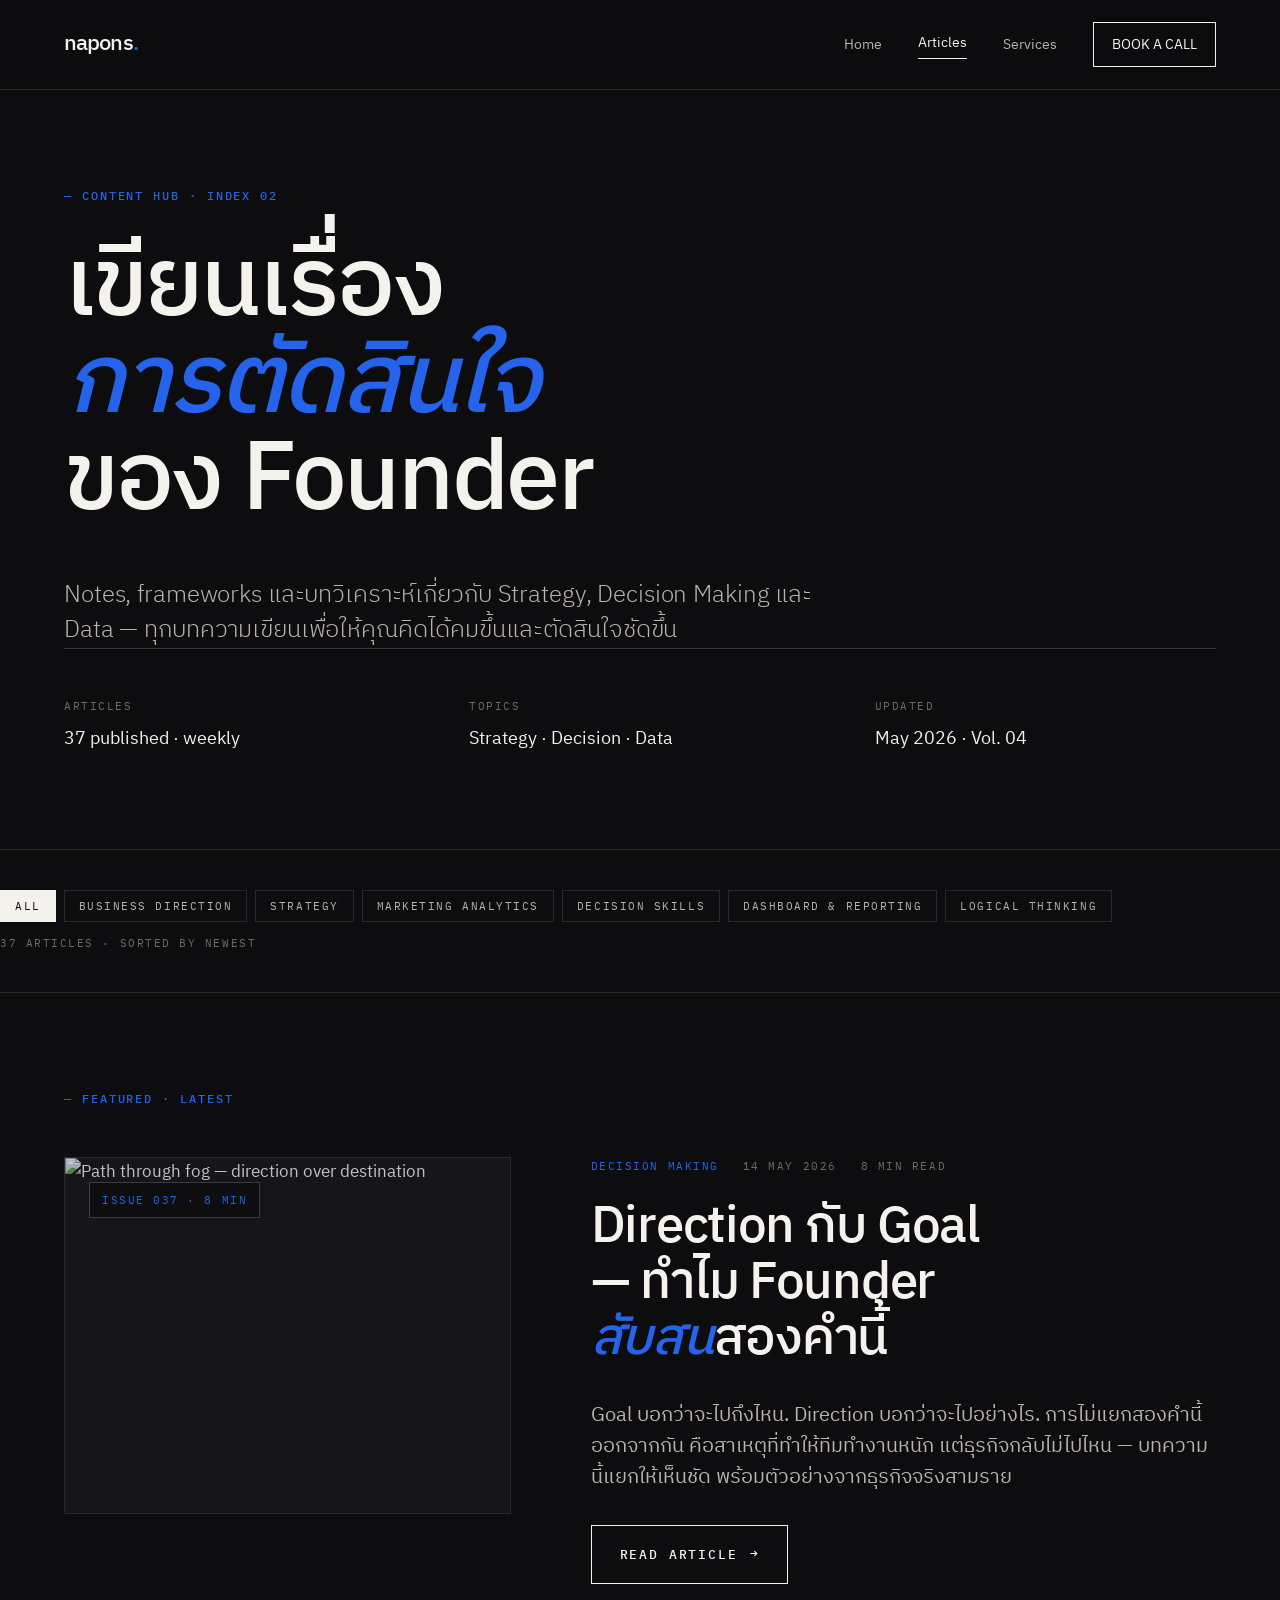
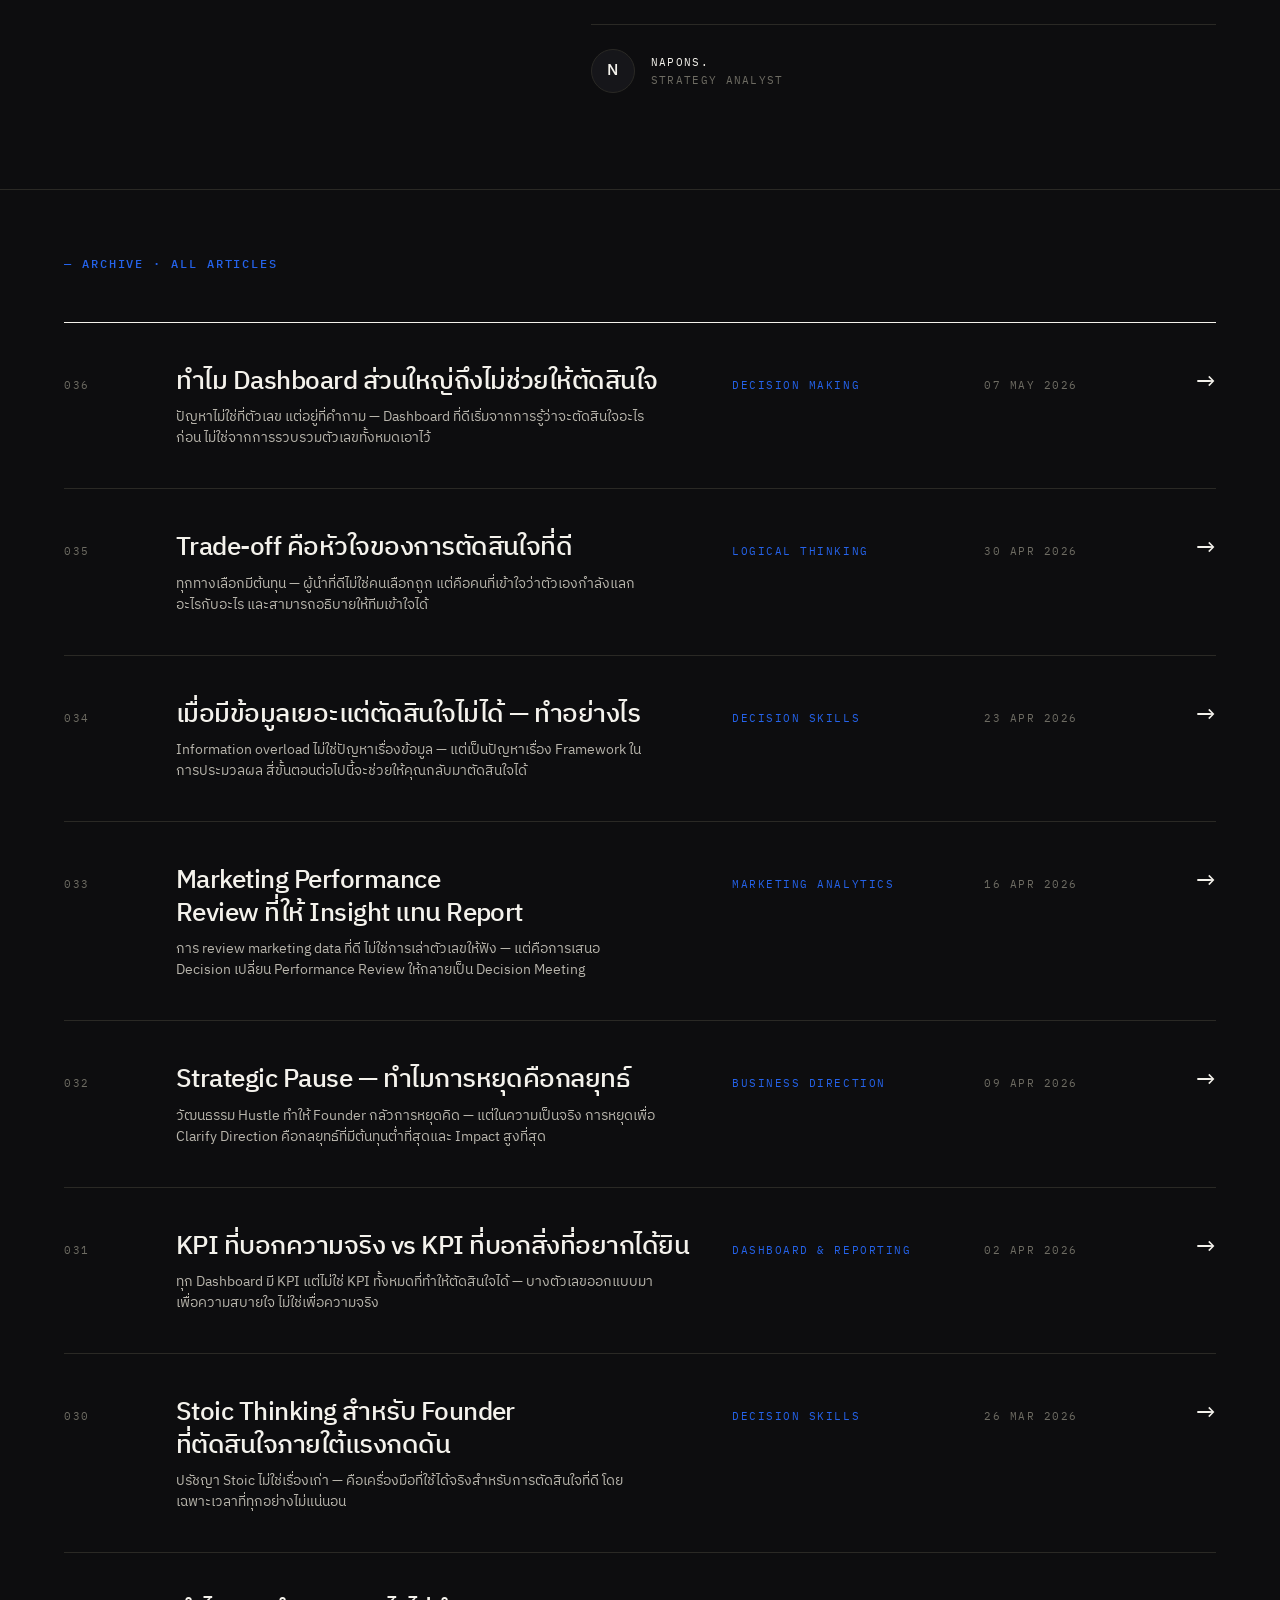
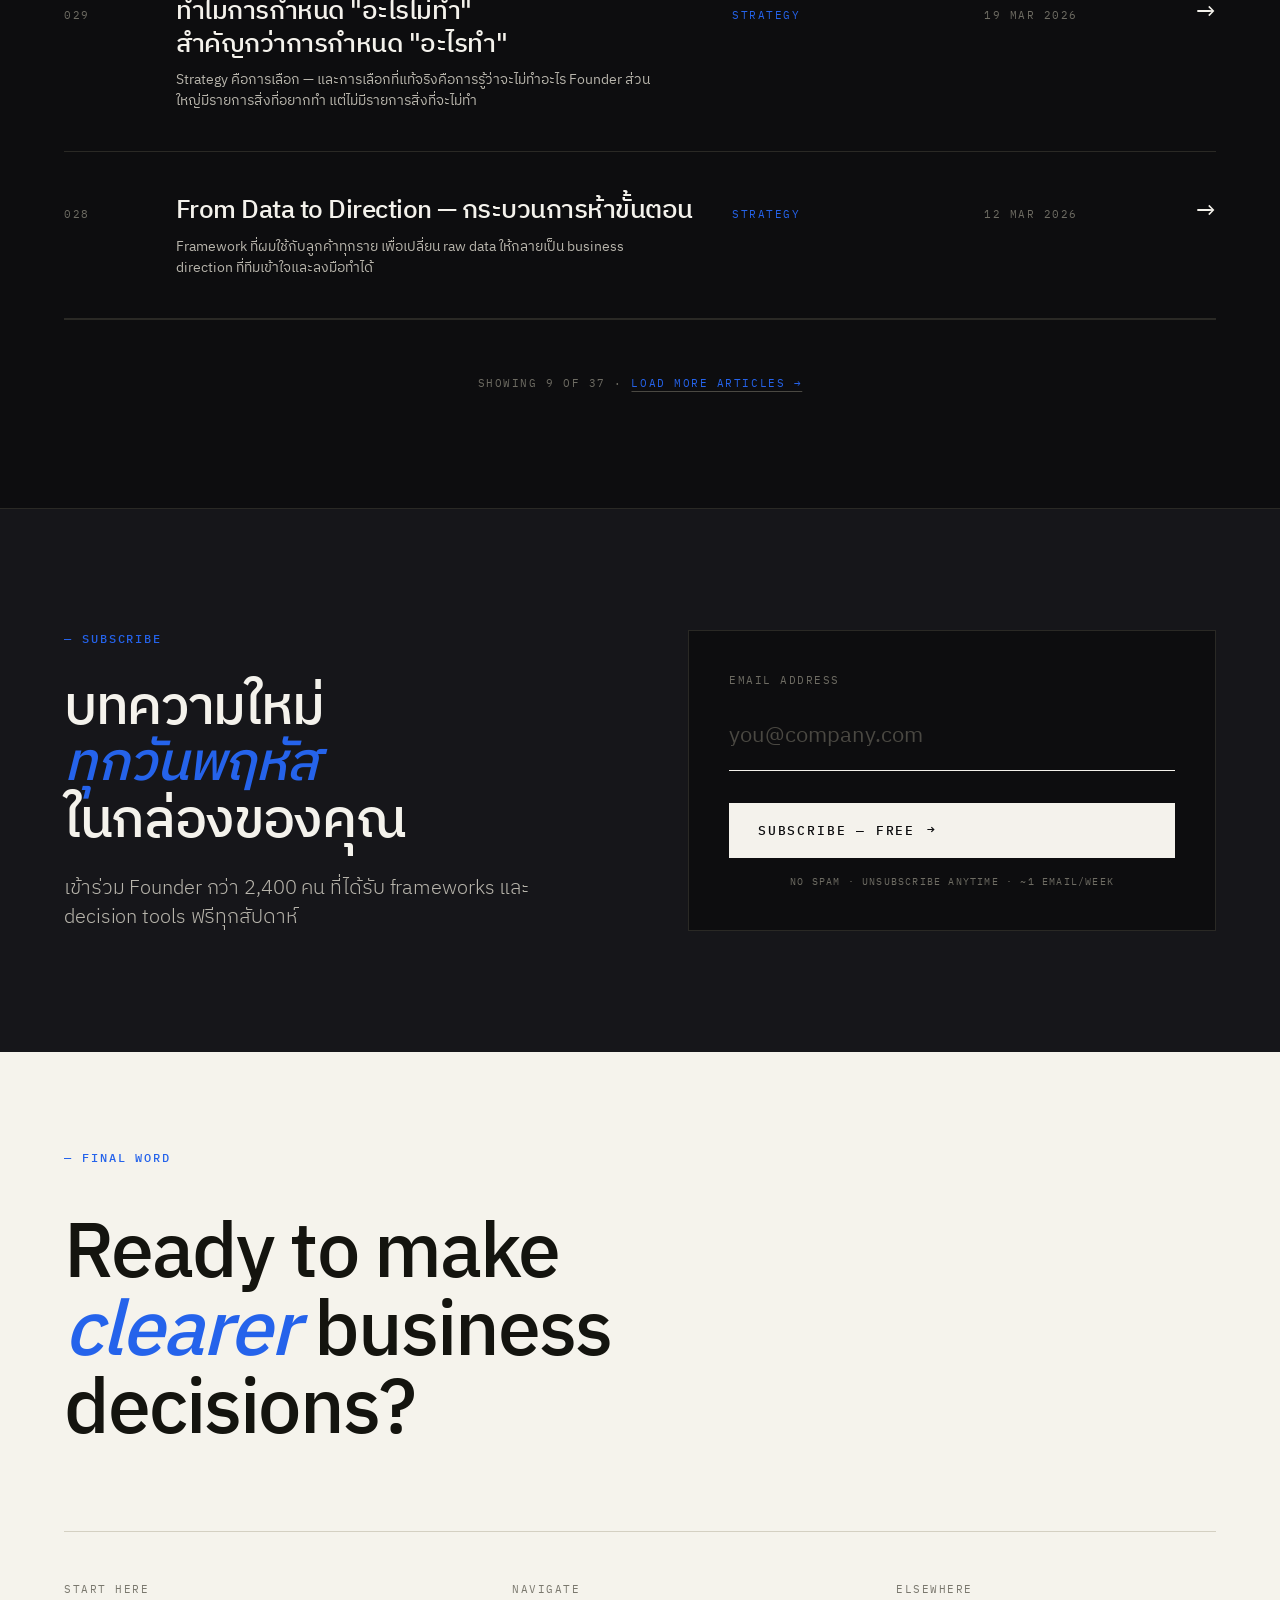
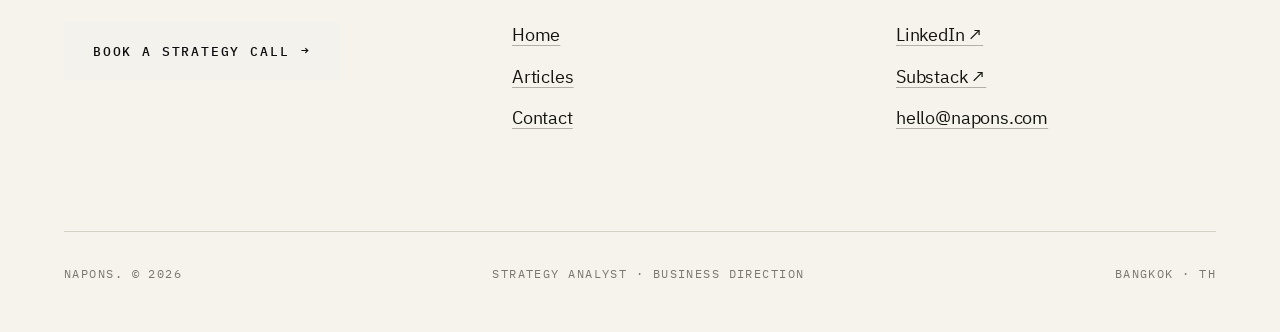
==== articles.html @ f8c9f2d9 "Launch new premium design + full SEO optimization - Replace old design with new napons. consultancy " ====
<!doctype html>
<html lang="th">
<head>
<meta charset="utf-8" />
<meta name="viewport" content="width=device-width,initial-scale=1" />
<title>บทความ Strategy, Data & Dashboard | napons.</title>
<meta name="description" content="รวมบทความเรื่อง Business Strategy, Decision Making, Dashboard Design และ Logical Thinking เขียนเพื่อให้ Founder ตัดสินใจได้ดีขึ้น"/>
<link rel="canonical" href="https://napons.com/articles.html"/>
<meta property="og:type" content="website"/>
<meta property="og:url" content="https://napons.com/articles.html"/>
<meta property="og:title" content="บทความ Strategy, Data & Dashboard | napons."/>
<meta property="og:description" content="รวมบทความเรื่อง Business Strategy, Decision Making, Dashboard Design และ Logical Thinking"/>
<meta property="og:image" content="https://napons.com/portrait.png"/>
<meta name="twitter:card" content="summary_large_image"/>
<!-- Google Tag Manager -->
<script>(function(w,d,s,l,i){w[l]=w[l]||[];w[l].push({'gtm.start':
new Date().getTime(),event:'gtm.js'});var f=d.getElementsByTagName(s)[0],
j=d.createElement(s),dl=l!='dataLayer'?'&l='+l:'';j.async=true;j.src=
'https://www.googletagmanager.com/gtm.js?id='+i+dl;f.parentNode.insertBefore(j,f);
})(window,document,'script','dataLayer','GTM-N7RW4TRZ');</script>
<!-- End Google Tag Manager -->
<link rel="preconnect" href="https://fonts.googleapis.com" />
<link rel="preconnect" href="https://fonts.gstatic.com" crossorigin />
<link href="https://fonts.googleapis.com/css2?family=IBM+Plex+Sans+Thai:ital,wght@0,300;0,400;0,500;0,600;0,700;1,400;1,500;1,600&family=IBM+Plex+Mono:wght@400;500&display=swap" rel="stylesheet" />
<link rel="stylesheet" href="styles.css" />
<style>
  /* Header */
  .a-header {
    position: relative;
    overflow: hidden;
    padding-top: calc(96px * var(--density));
    padding-bottom: calc(96px * var(--density));
    border-bottom: 1px solid var(--rule);
  }
  .a-header-bg {
    position: absolute;
    top: 0; left: 0; right: 0; bottom: 0;
    overflow: hidden;
    z-index: 0;
  }
  .a-header-bg img {
    width: 100%;
    height: 100%;
    object-fit: cover;
    display: block;
    filter: brightness(0.55) contrast(1.12) saturate(0.55);
  }
  .a-header-bg::after {
    content: '';
    position: absolute;
    inset: 0;
    background:
      radial-gradient(110% 80% at 20% 50%, rgba(13,13,15,0.2) 0%, rgba(13,13,15,0.5) 55%, rgba(13,13,15,0.78) 100%),
      linear-gradient(180deg, rgba(13,13,15,0.4) 0%, rgba(13,13,15,0.25) 45%, rgba(13,13,15,0.72) 100%);
  }
  .a-header > .wrap {
    position: relative;
    z-index: 1;
  }
  .a-header h1 {
    font-size: clamp(56px, 7.6vw, 120px);
    line-height: 1;
    letter-spacing: -0.025em;
    margin-bottom: 48px;
  }
  .a-header h1 em { color: var(--accent); font-style: italic; }
  .a-header-meta {
    display: grid;
    grid-template-columns: 1fr 1fr 1fr;
    gap: 64px;
    padding-top: 48px;
    border-top: 1px solid var(--rule);
  }
  .a-meta-block .label {
    font-family: var(--mono);
    font-size: 11px;
    letter-spacing: 0.14em;
    text-transform: uppercase;
    color: var(--muted);
    margin-bottom: 12px;
  }
  .a-meta-block .value {
    font-family: var(--serif);
    font-size: 18px;
    color: var(--ink);
    line-height: 1.4;
  }

  /* Filters */
  .filters {
    padding: 40px 0;
    border-bottom: 1px solid var(--rule);
    display: flex;
    flex-wrap: wrap;
    gap: 12px;
    align-items: center;
    justify-content: space-between;
  }
  .filter-list {
    display: flex;
    flex-wrap: wrap;
    gap: 8px;
  }
  .filter-chip {
    font-family: var(--mono);
    font-size: 11px;
    text-transform: uppercase;
    letter-spacing: 0.14em;
    padding: 8px 14px;
    border: 1px solid var(--rule);
    color: var(--ink-2);
    background: transparent;
    cursor: pointer;
    transition: all 0.15s ease;
  }
  .filter-chip:hover { border-color: var(--ink); }
  .filter-chip.active { background: var(--ink); color: var(--bg); border-color: var(--ink); }
  .filter-meta {
    font-family: var(--mono);
    font-size: 11px;
    text-transform: uppercase;
    letter-spacing: 0.14em;
    color: var(--muted);
  }

  /* Featured */
  .featured {
    padding: calc(96px * var(--density)) 0;
    border-bottom: 1px solid var(--rule);
  }
  .featured-inner {
    display: grid;
    grid-template-columns: 1fr 1.4fr;
    gap: 80px;
    align-items: start;
  }
  .featured-visual {
    aspect-ratio: 5/4;
    border: 1px solid var(--rule);
    background: var(--bg-warm);
    position: relative;
    overflow: hidden;
  }
  .featured-visual img {
    width: 100%;
    height: 100%;
    object-fit: cover;
    display: block;
    filter: brightness(0.78) contrast(1.08) saturate(0.7);
  }
  .featured-tag {
    position: absolute;
    top: 24px; left: 24px;
    font-family: var(--mono);
    font-size: 11px;
    letter-spacing: 0.14em;
    text-transform: uppercase;
    background: rgba(13,13,15,0.78);
    backdrop-filter: blur(8px);
    color: var(--accent);
    padding: 8px 12px;
    border: 1px solid rgba(244,242,236,0.2);
    z-index: 2;
  }
  .featured-body .f-meta {
    font-family: var(--mono);
    font-size: 11px;
    text-transform: uppercase;
    letter-spacing: 0.14em;
    color: var(--muted);
    margin-bottom: 24px;
    display: flex;
    gap: 24px;
  }
  .featured-body .f-meta .cat { color: var(--accent); }
  .featured-body h2 {
    font-size: clamp(36px, 4vw, 60px);
    line-height: 1.1;
    margin-bottom: 32px;
  }
  .featured-body h2 em { color: var(--accent); font-style: italic; }
  .featured-body p.summary {
    font-family: var(--serif);
    font-size: 20px;
    line-height: 1.55;
    color: var(--ink-2);
    margin-bottom: 32px;
    max-width: 56ch;
  }
  .featured-author {
    margin-top: 40px;
    padding-top: 24px;
    border-top: 1px solid var(--rule);
    display: flex;
    align-items: center;
    gap: 16px;
  }
  .featured-author .avatar {
    width: 44px; height: 44px;
    background: var(--bg-warm);
    border: 1px solid var(--rule);
    border-radius: 50%;
    display: flex;
    align-items: center;
    justify-content: center;
    font-family: var(--serif);
    font-size: 16px;
    color: var(--ink);
    font-weight: 500;
  }
  .featured-author .auth-meta {
    font-family: var(--mono);
    font-size: 11px;
    letter-spacing: 0.12em;
    text-transform: uppercase;
    color: var(--muted);
  }
  .featured-author .auth-meta .name { color: var(--ink); }

  /* Article list */
  .articles-list {
    padding: calc(64px * var(--density)) 0;
  }
  .article-row {
    display: grid;
    grid-template-columns: 80px 1fr 220px 120px 80px;
    gap: 32px;
    padding: 40px 0;
    border-bottom: 1px solid var(--rule);
    align-items: baseline;
    text-decoration: none;
    color: var(--ink);
    transition: background 0.15s ease;
  }
  .article-row:hover { background: var(--bg-warm); }
  .article-row:first-of-type { border-top: 1px solid var(--ink); }
  .article-row .a-idx {
    font-family: var(--mono);
    font-size: 11px;
    letter-spacing: 0.14em;
    color: var(--muted);
  }
  .article-row .a-title h3 {
    font-family: var(--serif);
    font-size: 26px;
    line-height: 1.25;
    font-weight: 500;
    margin-bottom: 8px;
  }
  .article-row .a-title p {
    font-size: 14px;
    color: var(--ink-2);
    line-height: 1.5;
    max-width: 60ch;
  }
  .article-row .a-cat {
    font-family: var(--mono);
    font-size: 11px;
    text-transform: uppercase;
    letter-spacing: 0.14em;
    color: var(--accent);
  }
  .article-row .a-date {
    font-family: var(--mono);
    font-size: 11px;
    text-transform: uppercase;
    letter-spacing: 0.14em;
    color: var(--muted);
  }
  .article-row .a-arrow {
    font-family: var(--serif);
    font-size: 24px;
    color: var(--ink);
    text-align: right;
    transition: transform 0.2s ease;
  }
  .article-row:hover .a-arrow {
    color: var(--accent);
    transform: translateX(6px);
  }

  /* Newsletter */
  .newsletter {
    background: var(--bg-warm);
    padding: calc(120px * var(--density)) 0;
    border-top: 1px solid var(--rule);
  }
  .newsletter-inner {
    display: grid;
    grid-template-columns: 1fr 1fr;
    gap: 96px;
    align-items: center;
  }
  .newsletter h2 {
    font-size: clamp(36px, 4.2vw, 64px);
    line-height: 1.05;
    margin-bottom: 24px;
  }
  .newsletter h2 em { color: var(--accent); font-style: italic; }
  .newsletter .lead { font-size: 20px; }
  .newsletter-form {
    background: var(--bg);
    border: 1px solid var(--rule);
    padding: 40px;
  }
  .newsletter-form .form-label {
    font-family: var(--mono);
    font-size: 11px;
    letter-spacing: 0.14em;
    text-transform: uppercase;
    color: var(--muted);
    margin-bottom: 12px;
    display: block;
  }
  .newsletter-form input {
    width: 100%;
    padding: 16px 0;
    border: none;
    border-bottom: 1px solid var(--ink);
    background: transparent;
    font-family: var(--serif);
    font-size: 22px;
    color: var(--ink);
    outline: none;
  }
  .newsletter-form input::placeholder { color: var(--warm-gray); }
  .newsletter-form button {
    margin-top: 32px;
    width: 100%;
  }
  .newsletter-form .form-note {
    margin-top: 16px;
    font-family: var(--mono);
    font-size: 10px;
    letter-spacing: 0.12em;
    text-transform: uppercase;
    color: var(--muted);
    text-align: center;
  }

  @media (max-width: 900px) {
    :root { --gutter: 24px; }
    .a-header-meta { grid-template-columns: 1fr; gap: 24px; }
    .featured-inner { grid-template-columns: 1fr; gap: 32px; }
    .featured-visual .glyph { font-size: 100px; }
    .article-row { grid-template-columns: 1fr; gap: 8px; padding: 32px 0; }
    .article-row .a-idx, .article-row .a-cat, .article-row .a-date, .article-row .a-arrow { display: inline-block; }
    .newsletter-inner { grid-template-columns: 1fr; gap: 48px; }
  }
</style>
</head>
<body>

<nav class="nav" data-screen-label="01 Nav">
  <div class="nav-inner">
    <a href="index.html" class="brand">napons<span class="dot">.</span></a>
    <div class="nav-links">
      <a href="index.html">Home</a>
      <a href="articles.html" class="active">Articles</a>
      <a href="index.html#services">Services</a>
      <a href="contact.html" class="nav-cta">Book a Call</a>
    </div>
  </div>
</nav>

<!-- HEADER -->
<section class="a-header" data-screen-label="02 Header">
  <div class="a-header-bg">
    <img src="https://images.unsplash.com/photo-1455390582262-044cdead277a?w=2400&amp;q=85&amp;fm=jpg" alt="" loading="eager" onerror="this.style.display='none'" />
  </div>
  <div class="wrap">
    <span class="eyebrow" style="display: block; margin-bottom: 32px;">— Content Hub · Index 02</span>
    <h1>เขียนเรื่อง<br /><em>การตัดสินใจ</em><br />ของ Founder</h1>
    <p class="lead" style="max-width: 56ch; margin-top: 24px;">
      Notes, frameworks และบทวิเคราะห์เกี่ยวกับ Strategy, Decision Making
      และ Data — ทุกบทความเขียนเพื่อให้คุณคิดได้คมขึ้นและตัดสินใจชัดขึ้น
    </p>

    <div class="a-header-meta" style="border-top-color: rgba(244,242,236,0.18);">
      <div class="a-meta-block">
        <div class="label">Articles</div>
        <div class="value">37 published · weekly</div>
      </div>
      <div class="a-meta-block">
        <div class="label">Topics</div>
        <div class="value">Strategy · Decision · Data</div>
      </div>
      <div class="a-meta-block">
        <div class="label">Updated</div>
        <div class="value">May 2026 · Vol. 04</div>
      </div>
    </div>
  </div>
</section>

<!-- FILTERS -->
<section style="padding: 0;" data-screen-label="03 Filters">
  <div class="wrap filters">
    <div class="filter-list">
      <button class="filter-chip active">All</button>
      <button class="filter-chip">Business Direction</button>
      <button class="filter-chip">Strategy</button>
      <button class="filter-chip">Marketing Analytics</button>
      <button class="filter-chip">Decision Skills</button>
      <button class="filter-chip">Dashboard &amp; Reporting</button>
      <button class="filter-chip">Logical Thinking</button>
    </div>
    <div class="filter-meta">37 articles · Sorted by newest</div>
  </div>
</section>

<!-- FEATURED -->
<section class="featured" data-screen-label="04 Featured">
  <div class="wrap">
    <span class="eyebrow" style="display: block; margin-bottom: 48px;">— Featured · Latest</span>
    <div class="featured-inner">
      <div class="featured-visual">
        <span class="featured-tag">Issue 037 · 8 min</span>
        <img src="https://images.unsplash.com/photo-1488521787991-ed7bbaae773c?w=1200&amp;h=960&amp;fit=crop&amp;q=85&amp;fm=jpg" alt="Path through fog — direction over destination" loading="lazy" />
      </div>
      <div class="featured-body">
        <div class="f-meta">
          <span class="cat">Decision Making</span>
          <span>14 May 2026</span>
          <span>8 min read</span>
        </div>
        <h2>Direction กับ Goal — ทำไม Founder<br /><em>สับสน</em>สองคำนี้</h2>
        <p class="summary">
          Goal บอกว่าจะไปถึงไหน. Direction บอกว่าจะไปอย่างไร.
          การไม่แยกสองคำนี้ออกจากกัน คือสาเหตุที่ทำให้ทีมทำงานหนัก
          แต่ธุรกิจกลับไม่ไปไหน — บทความนี้แยกให้เห็นชัด
          พร้อมตัวอย่างจากธุรกิจจริงสามราย
        </p>
        <a href="#" class="btn btn-ghost">Read Article <span class="arrow">→</span></a>

        <div class="featured-author">
          <div class="avatar">N</div>
          <div class="auth-meta">
            <div class="name">napons.</div>
            <div>Strategy Analyst</div>
          </div>
        </div>
      </div>
    </div>
  </div>
</section>

<!-- ARTICLE LIST -->
<section class="articles-list" data-screen-label="05 Article List">
  <div class="wrap">
    <span class="eyebrow" style="display: block; margin-bottom: 48px;">— Archive · All Articles</span>

    <a href="#" class="article-row">
      <div class="a-idx">036</div>
      <div class="a-title">
        <h3>ทำไม Dashboard ส่วนใหญ่ถึงไม่ช่วยให้ตัดสินใจ</h3>
        <p>ปัญหาไม่ใช่ที่ตัวเลข แต่อยู่ที่คำถาม — Dashboard ที่ดีเริ่มจากการรู้ว่าจะตัดสินใจอะไรก่อน ไม่ใช่จากการรวบรวมตัวเลขทั้งหมดเอาไว้</p>
      </div>
      <div class="a-cat">Decision Making</div>
      <div class="a-date">07 May 2026</div>
      <div class="a-arrow">→</div>
    </a>

    <a href="#" class="article-row">
      <div class="a-idx">035</div>
      <div class="a-title">
        <h3>Trade-off คือหัวใจของการตัดสินใจที่ดี</h3>
        <p>ทุกทางเลือกมีต้นทุน — ผู้นำที่ดีไม่ใช่คนเลือกถูก แต่คือคนที่เข้าใจว่าตัวเองกำลังแลกอะไรกับอะไร และสามารถอธิบายให้ทีมเข้าใจได้</p>
      </div>
      <div class="a-cat">Logical Thinking</div>
      <div class="a-date">30 Apr 2026</div>
      <div class="a-arrow">→</div>
    </a>

    <a href="#" class="article-row">
      <div class="a-idx">034</div>
      <div class="a-title">
        <h3>เมื่อมีข้อมูลเยอะแต่ตัดสินใจไม่ได้ — ทำอย่างไร</h3>
        <p>Information overload ไม่ใช่ปัญหาเรื่องข้อมูล — แต่เป็นปัญหาเรื่อง Framework ในการประมวลผล สี่ขั้นตอนต่อไปนี้จะช่วยให้คุณกลับมาตัดสินใจได้</p>
      </div>
      <div class="a-cat">Decision Skills</div>
      <div class="a-date">23 Apr 2026</div>
      <div class="a-arrow">→</div>
    </a>

    <a href="#" class="article-row">
      <div class="a-idx">033</div>
      <div class="a-title">
        <h3>Marketing Performance Review ที่ให้ Insight แทน Report</h3>
        <p>การ review marketing data ที่ดี ไม่ใช่การเล่าตัวเลขให้ฟัง — แต่คือการเสนอ Decision เปลี่ยน Performance Review ให้กลายเป็น Decision Meeting</p>
      </div>
      <div class="a-cat">Marketing Analytics</div>
      <div class="a-date">16 Apr 2026</div>
      <div class="a-arrow">→</div>
    </a>

    <a href="#" class="article-row">
      <div class="a-idx">032</div>
      <div class="a-title">
        <h3>Strategic Pause — ทำไมการหยุดคือกลยุทธ์</h3>
        <p>วัฒนธรรม Hustle ทำให้ Founder กลัวการหยุดคิด — แต่ในความเป็นจริง การหยุดเพื่อ Clarify Direction คือกลยุทธ์ที่มีต้นทุนต่ำที่สุดและ Impact สูงที่สุด</p>
      </div>
      <div class="a-cat">Business Direction</div>
      <div class="a-date">09 Apr 2026</div>
      <div class="a-arrow">→</div>
    </a>

    <a href="#" class="article-row">
      <div class="a-idx">031</div>
      <div class="a-title">
        <h3>KPI ที่บอกความจริง vs KPI ที่บอกสิ่งที่อยากได้ยิน</h3>
        <p>ทุก Dashboard มี KPI แต่ไม่ใช่ KPI ทั้งหมดที่ทำให้ตัดสินใจได้ — บางตัวเลขออกแบบมาเพื่อความสบายใจ ไม่ใช่เพื่อความจริง</p>
      </div>
      <div class="a-cat">Dashboard &amp; Reporting</div>
      <div class="a-date">02 Apr 2026</div>
      <div class="a-arrow">→</div>
    </a>

    <a href="#" class="article-row">
      <div class="a-idx">030</div>
      <div class="a-title">
        <h3>Stoic Thinking สำหรับ Founder ที่ตัดสินใจภายใต้แรงกดดัน</h3>
        <p>ปรัชญา Stoic ไม่ใช่เรื่องเก่า — คือเครื่องมือที่ใช้ได้จริงสำหรับการตัดสินใจที่ดี โดยเฉพาะเวลาที่ทุกอย่างไม่แน่นอน</p>
      </div>
      <div class="a-cat">Decision Skills</div>
      <div class="a-date">26 Mar 2026</div>
      <div class="a-arrow">→</div>
    </a>

    <a href="#" class="article-row">
      <div class="a-idx">029</div>
      <div class="a-title">
        <h3>ทำไมการกำหนด "อะไรไม่ทำ" สำคัญกว่าการกำหนด "อะไรทำ"</h3>
        <p>Strategy คือการเลือก — และการเลือกที่แท้จริงคือการรู้ว่าจะไม่ทำอะไร Founder ส่วนใหญ่มีรายการสิ่งที่อยากทำ แต่ไม่มีรายการสิ่งที่จะไม่ทำ</p>
      </div>
      <div class="a-cat">Strategy</div>
      <div class="a-date">19 Mar 2026</div>
      <div class="a-arrow">→</div>
    </a>

    <a href="#" class="article-row">
      <div class="a-idx">028</div>
      <div class="a-title">
        <h3>From Data to Direction — กระบวนการห้าขั้นตอน</h3>
        <p>Framework ที่ผมใช้กับลูกค้าทุกราย เพื่อเปลี่ยน raw data ให้กลายเป็น business direction ที่ทีมเข้าใจและลงมือทำได้</p>
      </div>
      <div class="a-cat">Strategy</div>
      <div class="a-date">12 Mar 2026</div>
      <div class="a-arrow">→</div>
    </a>

    <div style="text-align: center; padding: 48px 0; border-top: 1px solid var(--rule);">
      <span class="muted" style="font-family: var(--mono); font-size: 11px; text-transform: uppercase; letter-spacing: 0.14em;">Showing 9 of 37 · </span>
      <a href="#" style="font-family: var(--mono); font-size: 11px; text-transform: uppercase; letter-spacing: 0.14em; color: var(--accent);">Load more articles →</a>
    </div>
  </div>
</section>

<!-- NEWSLETTER -->
<section class="newsletter" data-screen-label="06 Newsletter">
  <div class="wrap">
    <div class="newsletter-inner">
      <div>
        <span class="eyebrow" style="display: block; margin-bottom: 32px;">— Subscribe</span>
        <h2>บทความใหม่<br /><em>ทุกวันพฤหัส</em><br />ในกล่องของคุณ</h2>
        <p class="lead">
          เข้าร่วม Founder กว่า 2,400 คน ที่ได้รับ
          frameworks และ decision tools ฟรีทุกสัปดาห์
        </p>
      </div>
      <form class="newsletter-form" onsubmit="event.preventDefault(); this.querySelector('button').textContent='Subscribed ✓';">
        <label class="form-label" for="email">Email Address</label>
        <input id="email" type="email" placeholder="you@company.com" required />
        <button type="submit" class="btn btn-primary">
          Subscribe — Free <span class="arrow">→</span>
        </button>
        <div class="form-note">No spam · Unsubscribe anytime · ~1 email/week</div>
      </form>
    </div>
  </div>
</section>

<!-- FOOTER -->
<footer class="foot" data-screen-label="07 Footer">
  <div class="wrap">
    <span class="eyebrow" style="color: var(--accent); display: block; margin-bottom: 48px;">— Final Word</span>
    <h2 style="max-width: 18ch;">
      Ready to make<br />
      <span style="font-style: italic; color: var(--accent);">clearer</span> business<br />
      decisions?
    </h2>

    <div style="margin-top: 80px; display: grid; grid-template-columns: 1.2fr 1fr 1fr; gap: 64px; padding-top: 48px; border-top: 1px solid var(--inv-rule);">
      <div>
        <div style="font-family: var(--mono); font-size: 11px; text-transform: uppercase; letter-spacing: 0.14em; color: var(--inv-muted); margin-bottom: 24px;">Start Here</div>
        <a href="contact.html" class="btn btn-primary">Book a Strategy Call <span class="arrow">→</span></a>
      </div>
      <div>
        <div style="font-family: var(--mono); font-size: 11px; text-transform: uppercase; letter-spacing: 0.14em; color: var(--inv-muted); margin-bottom: 24px;">Navigate</div>
        <ul style="list-style: none; display: flex; flex-direction: column; gap: 12px; font-family: var(--display); font-size: 18px; letter-spacing: -0.01em;">
          <li><a href="index.html">Home</a></li>
          <li><a href="articles.html">Articles</a></li>
          <li><a href="contact.html">Contact</a></li>
        </ul>
      </div>
      <div>
        <div style="font-family: var(--mono); font-size: 11px; text-transform: uppercase; letter-spacing: 0.14em; color: var(--inv-muted); margin-bottom: 24px;">Elsewhere</div>
        <ul style="list-style: none; display: flex; flex-direction: column; gap: 12px; font-family: var(--display); font-size: 18px; letter-spacing: -0.01em;">
          <li><a href="#">LinkedIn ↗</a></li>
          <li><a href="#">Substack ↗</a></li>
          <li><a href="mailto:hello@napons.com">hello@napons.com</a></li>
        </ul>
      </div>
    </div>
    <div class="foot-bottom">
      <span>napons. © 2026</span>
      <span>Strategy Analyst · Business Direction</span>
      <span>Bangkok · TH</span>
    </div>
  </div>
</footer>

<script>
  // Filter chip toggle
  document.querySelectorAll('.filter-chip').forEach(chip => {
    chip.addEventListener('click', () => {
      document.querySelectorAll('.filter-chip').forEach(c => c.classList.remove('active'));
      chip.classList.add('active');
    });
  });
</script>

</body>
</html>
---- styles.css ----
/* napons. — Editorial design system (Dark theme · loopless Thai)
   Type: IBM Plex Sans Thai (loopless) — display + body
*/

:root {
  /* Dark palette */
  --bg: #0d0d0f;
  --bg-warm: #16161a;
  --bg-card: #1a1a1e;
  --ink: #f4f2ec;
  --ink-2: #b8b5ac;
  --muted: #6e6c63;
  --warm-gray: #4a4842;
  --rule: #2a2925;
  --rule-strong: #3a3934;
  --accent: #2563eb;
  --accent-ink: #1d4ed8;

  /* Inverse (for cream contrast sections) */
  --inv-bg: #f5f3ec;
  --inv-bg-2: #ecead9;
  --inv-ink: #14140f;
  --inv-ink-2: #3a3a30;
  --inv-muted: #7a786e;
  --inv-rule: #d4d0c2;

  /* Type — single loopless family */
  --display: "IBM Plex Sans Thai", "Inter", -apple-system, BlinkMacSystemFont, sans-serif;
  --sans: "IBM Plex Sans Thai", "Inter", -apple-system, BlinkMacSystemFont, sans-serif;
  --serif: "IBM Plex Sans Thai", "Inter", -apple-system, BlinkMacSystemFont, sans-serif; /* alias: editorial → loopless */
  --mono: "IBM Plex Mono", "JetBrains Mono", ui-monospace, monospace;

  /* Spacing */
  --space-1: 8px;
  --space-2: 16px;
  --space-3: 24px;
  --space-4: 40px;
  --space-5: 64px;
  --space-6: 96px;
  --space-7: 144px;
  --space-8: 200px;
  --density: 1;

  /* Container */
  --max: 1280px;
  --gutter: 64px;
}

* { box-sizing: border-box; margin: 0; padding: 0; }

html, body {
  background: var(--bg);
  color: var(--ink);
  font-family: var(--sans);
  font-size: 17px;
  line-height: 1.65;
  font-weight: 400;
  -webkit-font-smoothing: antialiased;
  text-rendering: optimizeLegibility;
}

::selection { background: var(--accent); color: var(--ink); }

/* Typography — loopless display */
h1, h2, h3, h4 {
  font-family: var(--display);
  font-weight: 500;
  letter-spacing: -0.02em;
  line-height: 1.02;
  text-wrap: balance;
  color: var(--ink);
}

h1 { font-size: clamp(56px, 8.4vw, 132px); font-weight: 500; letter-spacing: -0.035em; }
h2 { font-size: clamp(40px, 4.8vw, 72px); font-weight: 500; letter-spacing: -0.025em; }
h3 { font-size: clamp(28px, 2.8vw, 40px); font-weight: 500; letter-spacing: -0.02em; }
h4 { font-size: clamp(22px, 1.8vw, 28px); font-weight: 500; letter-spacing: -0.015em; }

/* Italic accent — used for emphasis words */
em, .it {
  font-style: italic;
  font-weight: 500;
}

p { text-wrap: pretty; max-width: 62ch; }

.lead {
  font-family: var(--sans);
  font-size: clamp(20px, 1.9vw, 26px);
  font-weight: 300;
  line-height: 1.45;
  color: var(--ink-2);
  letter-spacing: -0.005em;
}

.eyebrow {
  font-family: var(--mono);
  font-size: 12px;
  font-weight: 500;
  text-transform: uppercase;
  letter-spacing: 0.16em;
  color: var(--accent);
}

.muted { color: var(--muted); }
.ink-2 { color: var(--ink-2); }

a {
  color: var(--ink);
  text-decoration: underline;
  text-decoration-color: var(--warm-gray);
  text-decoration-thickness: 1px;
  text-underline-offset: 4px;
  transition: text-decoration-color 0.2s ease;
}
a:hover { text-decoration-color: var(--accent); }

/* Layout */
.wrap {
  max-width: var(--max);
  margin: 0 auto;
  padding: 0 var(--gutter);
}
.wrap-narrow {
  max-width: 880px;
  margin: 0 auto;
  padding: 0 var(--gutter);
}
section {
  padding: calc(var(--space-7) * var(--density)) 0;
  position: relative;
}
section.tight { padding: calc(var(--space-6) * var(--density)) 0; }

hr.rule {
  border: none;
  border-top: 1px solid var(--rule);
  margin: 0;
}

/* Nav */
.nav {
  position: sticky;
  top: 0;
  z-index: 50;
  background: color-mix(in oklab, var(--bg) 86%, transparent);
  backdrop-filter: blur(14px);
  -webkit-backdrop-filter: blur(14px);
  border-bottom: 1px solid var(--rule);
}
.nav-inner {
  max-width: var(--max);
  margin: 0 auto;
  padding: 22px var(--gutter);
  display: flex;
  align-items: center;
  justify-content: space-between;
}
.brand {
  font-family: var(--display);
  font-size: 22px;
  font-weight: 500;
  letter-spacing: -0.04em;
  text-decoration: none;
  color: var(--ink);
}
.brand .dot { color: var(--accent); }
.nav-links {
  display: flex;
  gap: 36px;
  align-items: center;
}
.nav-links a {
  font-family: var(--sans);
  font-size: 14px;
  font-weight: 400;
  text-decoration: none;
  color: var(--ink-2);
  letter-spacing: 0;
}
.nav-links a:hover { color: var(--ink); }
.nav-links a.active { color: var(--ink); border-bottom: 1px solid var(--ink); padding-bottom: 4px; }
.nav-cta {
  font-family: var(--mono);
  font-size: 12px;
  text-transform: uppercase;
  letter-spacing: 0.12em;
  padding: 10px 18px;
  border: 1px solid var(--ink);
  color: var(--ink) !important;
  text-decoration: none !important;
  background: transparent;
  transition: all 0.2s ease;
}
.nav-cta:hover { background: var(--ink); color: var(--bg) !important; }

/* Buttons */
.btn {
  display: inline-flex;
  align-items: center;
  gap: 12px;
  font-family: var(--mono);
  font-size: 13px;
  font-weight: 500;
  text-transform: uppercase;
  letter-spacing: 0.14em;
  padding: 18px 28px;
  text-decoration: none !important;
  border: 1px solid var(--ink);
  transition: all 0.2s ease;
  cursor: pointer;
}
.btn-primary { background: var(--ink); color: var(--bg) !important; }
.btn-primary:hover { background: var(--accent); border-color: var(--accent); color: var(--ink) !important; }
.btn-ghost { background: transparent; color: var(--ink) !important; }
.btn-ghost:hover { background: var(--ink); color: var(--bg) !important; }
.btn .arrow { display: inline-block; transform: translateY(-1px); }

/* Number tag */
.num {
  font-family: var(--mono);
  font-size: 12px;
  color: var(--accent);
  letter-spacing: 0.12em;
}

/* Pull-quote */
.pullquote {
  font-family: var(--display);
  font-size: clamp(32px, 3.6vw, 52px);
  line-height: 1.2;
  font-weight: 500;
  letter-spacing: -0.025em;
  color: var(--ink);
  text-wrap: balance;
}

/* ============================
   INVERSE (cream sections)
   ============================ */
.inv {
  background: var(--inv-bg);
  color: var(--inv-ink);
}
.inv h1, .inv h2, .inv h3, .inv h4 { color: var(--inv-ink); }
.inv .lead { color: var(--inv-ink-2); }
.inv .muted { color: var(--inv-muted); }
.inv .eyebrow { color: var(--accent); }
.inv a { color: var(--inv-ink); text-decoration-color: rgba(0,0,0,0.25); }
.inv a:hover { text-decoration-color: var(--accent); }
.inv hr.rule { border-top-color: var(--inv-rule); }
.inv .btn { border-color: var(--inv-ink); }
.inv .btn-primary { background: var(--inv-ink); color: var(--inv-bg) !important; }
.inv .btn-primary:hover { background: var(--accent); border-color: var(--accent); color: var(--inv-bg) !important; }
.inv .btn-ghost { color: var(--inv-ink) !important; }
.inv .btn-ghost:hover { background: var(--inv-ink); color: var(--inv-bg) !important; }

/* Footer (now cream) */
footer.foot {
  background: var(--inv-bg);
  color: var(--inv-ink);
  padding: 96px 0 48px;
}
footer.foot h2 {
  color: var(--inv-ink);
  font-size: clamp(48px, 6vw, 96px);
  font-weight: 500;
}
footer.foot a {
  color: var(--inv-ink);
  text-decoration-color: rgba(20,20,15,0.3);
}
footer.foot a:hover { text-decoration-color: var(--accent); }
footer.foot .foot-bottom {
  margin-top: 96px;
  padding-top: 32px;
  border-top: 1px solid var(--inv-rule);
  display: flex;
  justify-content: space-between;
  font-family: var(--mono);
  font-size: 12px;
  text-transform: uppercase;
  letter-spacing: 0.12em;
  color: var(--inv-muted);
}

/* Utilities */
.flex { display: flex; }
.grid { display: grid; }
.gap-2 { gap: var(--space-2); }
.gap-3 { gap: var(--space-3); }
.gap-4 { gap: var(--space-4); }
.center { text-align: center; }

/* Article meta */
.meta {
  font-family: var(--mono);
  font-size: 12px;
  text-transform: uppercase;
  letter-spacing: 0.12em;
  color: var(--muted);
}
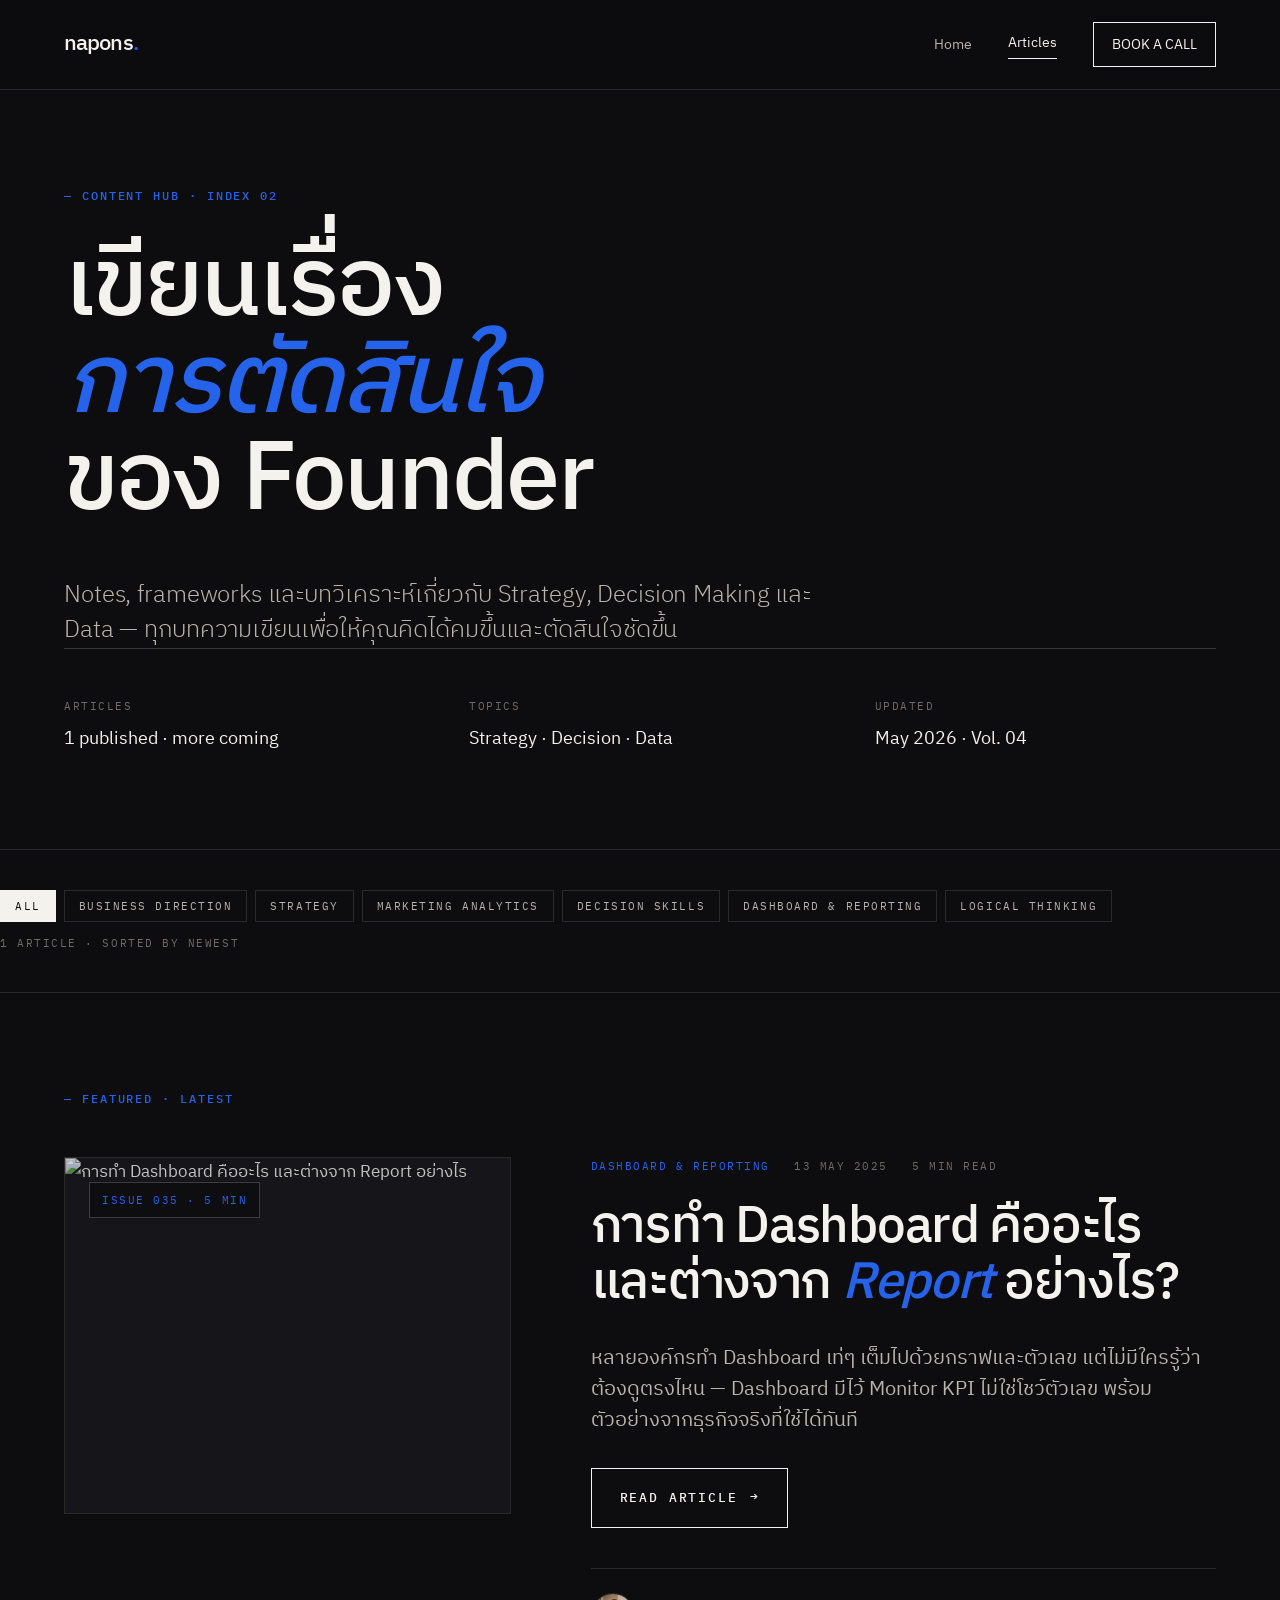
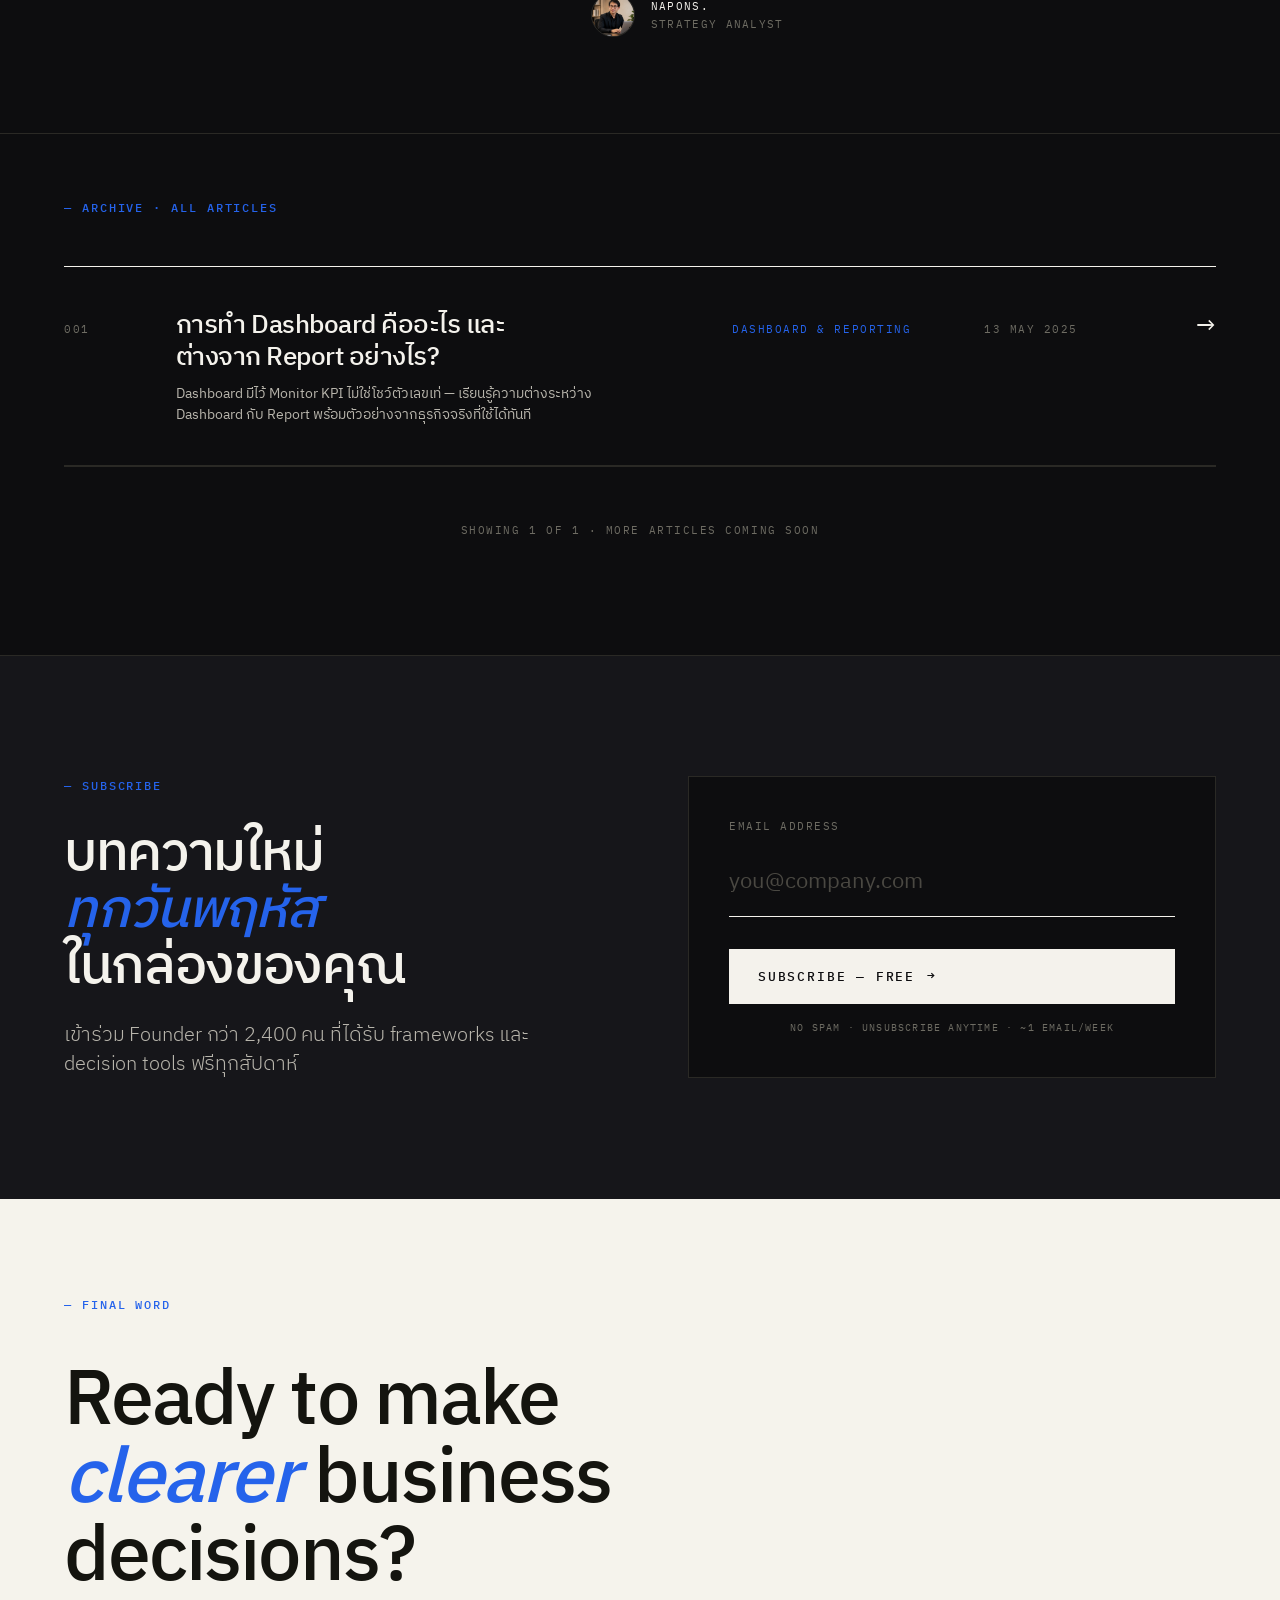
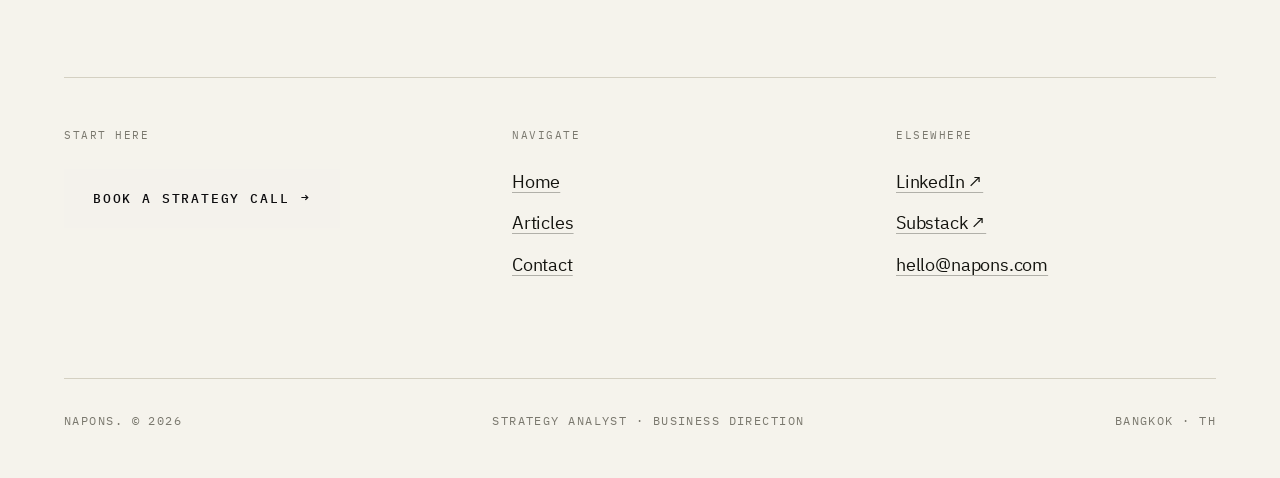
==== commit 918178f7: "SEO audit fixes + real article content across all pages - Update title/meta/H1 on homepage with keyw" ====
--- a/articles.html
+++ b/articles.html
@@ -357,7 +357,6 @@
     <div class="nav-links">
       <a href="index.html">Home</a>
       <a href="articles.html" class="active">Articles</a>
-      <a href="index.html#services">Services</a>
       <a href="contact.html" class="nav-cta">Book a Call</a>
     </div>
   </div>
@@ -379,7 +378,7 @@
     <div class="a-header-meta" style="border-top-color: rgba(244,242,236,0.18);">
       <div class="a-meta-block">
         <div class="label">Articles</div>
-        <div class="value">37 published · weekly</div>
+        <div class="value">1 published · more coming</div>
       </div>
       <div class="a-meta-block">
         <div class="label">Topics</div>
@@ -405,7 +404,7 @@
       <button class="filter-chip">Dashboard &amp; Reporting</button>
       <button class="filter-chip">Logical Thinking</button>
     </div>
-    <div class="filter-meta">37 articles · Sorted by newest</div>
+    <div class="filter-meta">1 article · Sorted by newest</div>
   </div>
 </section>
 
@@ -415,26 +414,25 @@
     <span class="eyebrow" style="display: block; margin-bottom: 48px;">— Featured · Latest</span>
     <div class="featured-inner">
       <div class="featured-visual">
-        <span class="featured-tag">Issue 037 · 8 min</span>
-        <img src="https://images.unsplash.com/photo-1488521787991-ed7bbaae773c?w=1200&amp;h=960&amp;fit=crop&amp;q=85&amp;fm=jpg" alt="Path through fog — direction over destination" loading="lazy" />
+        <span class="featured-tag">Issue 035 · 5 min</span>
+        <img src="https://images.unsplash.com/photo-1551288049-bebda4e38f71?w=1200&h=960&fit=crop&q=85&fm=jpg" alt="การทำ Dashboard คืออะไร และต่างจาก Report อย่างไร" loading="lazy" />
       </div>
       <div class="featured-body">
         <div class="f-meta">
-          <span class="cat">Decision Making</span>
-          <span>14 May 2026</span>
-          <span>8 min read</span>
+          <span class="cat">Dashboard &amp; Reporting</span>
+          <span>13 May 2025</span>
+          <span>5 min read</span>
         </div>
-        <h2>Direction กับ Goal — ทำไม Founder<br /><em>สับสน</em>สองคำนี้</h2>
+        <h2>การทำ Dashboard คืออะไร<br />และต่างจาก <em>Report</em> อย่างไร?</h2>
         <p class="summary">
-          Goal บอกว่าจะไปถึงไหน. Direction บอกว่าจะไปอย่างไร.
-          การไม่แยกสองคำนี้ออกจากกัน คือสาเหตุที่ทำให้ทีมทำงานหนัก
-          แต่ธุรกิจกลับไม่ไปไหน — บทความนี้แยกให้เห็นชัด
-          พร้อมตัวอย่างจากธุรกิจจริงสามราย
+          หลายองค์กรทำ Dashboard เท่ๆ เต็มไปด้วยกราฟและตัวเลข
+          แต่ไม่มีใครรู้ว่าต้องดูตรงไหน — Dashboard มีไว้ Monitor KPI
+          ไม่ใช่โชว์ตัวเลข พร้อมตัวอย่างจากธุรกิจจริงที่ใช้ได้ทันที
         </p>
-        <a href="#" class="btn btn-ghost">Read Article <span class="arrow">→</span></a>
+        <a href="assets/dashboard-vs-report.html" class="btn btn-ghost">Read Article <span class="arrow">→</span></a>
 
         <div class="featured-author">
-          <div class="avatar">N</div>
+          <div class="avatar"><img src="portrait.png" alt="napons" style="width:100%;height:100%;object-fit:cover;border-radius:50%;" /></div>
           <div class="auth-meta">
             <div class="name">napons.</div>
             <div>Strategy Analyst</div>
@@ -450,108 +448,19 @@
   <div class="wrap">
     <span class="eyebrow" style="display: block; margin-bottom: 48px;">— Archive · All Articles</span>
 
-    <a href="#" class="article-row">
-      <div class="a-idx">036</div>
+    <a href="assets/dashboard-vs-report.html" class="article-row">
+      <div class="a-idx">001</div>
       <div class="a-title">
-        <h3>ทำไม Dashboard ส่วนใหญ่ถึงไม่ช่วยให้ตัดสินใจ</h3>
-        <p>ปัญหาไม่ใช่ที่ตัวเลข แต่อยู่ที่คำถาม — Dashboard ที่ดีเริ่มจากการรู้ว่าจะตัดสินใจอะไรก่อน ไม่ใช่จากการรวบรวมตัวเลขทั้งหมดเอาไว้</p>
-      </div>
-      <div class="a-cat">Decision Making</div>
-      <div class="a-date">07 May 2026</div>
+        <h3>การทำ Dashboard คืออะไร และต่างจาก Report อย่างไร?</h3>
+        <p>Dashboard มีไว้ Monitor KPI ไม่ใช่โชว์ตัวเลขเท่ — เรียนรู้ความต่างระหว่าง Dashboard กับ Report พร้อมตัวอย่างจากธุรกิจจริงที่ใช้ได้ทันที</p>
+      </div>
+      <div class="a-cat">Dashboard &amp; Reporting</div>
+      <div class="a-date">13 May 2025</div>
       <div class="a-arrow">→</div>
     </a>
 
-    <a href="#" class="article-row">
-      <div class="a-idx">035</div>
-      <div class="a-title">
-        <h3>Trade-off คือหัวใจของการตัดสินใจที่ดี</h3>
-        <p>ทุกทางเลือกมีต้นทุน — ผู้นำที่ดีไม่ใช่คนเลือกถูก แต่คือคนที่เข้าใจว่าตัวเองกำลังแลกอะไรกับอะไร และสามารถอธิบายให้ทีมเข้าใจได้</p>
-      </div>
-      <div class="a-cat">Logical Thinking</div>
-      <div class="a-date">30 Apr 2026</div>
-      <div class="a-arrow">→</div>
-    </a>
-
-    <a href="#" class="article-row">
-      <div class="a-idx">034</div>
-      <div class="a-title">
-        <h3>เมื่อมีข้อมูลเยอะแต่ตัดสินใจไม่ได้ — ทำอย่างไร</h3>
-        <p>Information overload ไม่ใช่ปัญหาเรื่องข้อมูล — แต่เป็นปัญหาเรื่อง Framework ในการประมวลผล สี่ขั้นตอนต่อไปนี้จะช่วยให้คุณกลับมาตัดสินใจได้</p>
-      </div>
-      <div class="a-cat">Decision Skills</div>
-      <div class="a-date">23 Apr 2026</div>
-      <div class="a-arrow">→</div>
-    </a>
-
-    <a href="#" class="article-row">
-      <div class="a-idx">033</div>
-      <div class="a-title">
-        <h3>Marketing Performance Review ที่ให้ Insight แทน Report</h3>
-        <p>การ review marketing data ที่ดี ไม่ใช่การเล่าตัวเลขให้ฟัง — แต่คือการเสนอ Decision เปลี่ยน Performance Review ให้กลายเป็น Decision Meeting</p>
-      </div>
-      <div class="a-cat">Marketing Analytics</div>
-      <div class="a-date">16 Apr 2026</div>
-      <div class="a-arrow">→</div>
-    </a>
-
-    <a href="#" class="article-row">
-      <div class="a-idx">032</div>
-      <div class="a-title">
-        <h3>Strategic Pause — ทำไมการหยุดคือกลยุทธ์</h3>
-        <p>วัฒนธรรม Hustle ทำให้ Founder กลัวการหยุดคิด — แต่ในความเป็นจริง การหยุดเพื่อ Clarify Direction คือกลยุทธ์ที่มีต้นทุนต่ำที่สุดและ Impact สูงที่สุด</p>
-      </div>
-      <div class="a-cat">Business Direction</div>
-      <div class="a-date">09 Apr 2026</div>
-      <div class="a-arrow">→</div>
-    </a>
-
-    <a href="#" class="article-row">
-      <div class="a-idx">031</div>
-      <div class="a-title">
-        <h3>KPI ที่บอกความจริง vs KPI ที่บอกสิ่งที่อยากได้ยิน</h3>
-        <p>ทุก Dashboard มี KPI แต่ไม่ใช่ KPI ทั้งหมดที่ทำให้ตัดสินใจได้ — บางตัวเลขออกแบบมาเพื่อความสบายใจ ไม่ใช่เพื่อความจริง</p>
-      </div>
-      <div class="a-cat">Dashboard &amp; Reporting</div>
-      <div class="a-date">02 Apr 2026</div>
-      <div class="a-arrow">→</div>
-    </a>
-
-    <a href="#" class="article-row">
-      <div class="a-idx">030</div>
-      <div class="a-title">
-        <h3>Stoic Thinking สำหรับ Founder ที่ตัดสินใจภายใต้แรงกดดัน</h3>
-        <p>ปรัชญา Stoic ไม่ใช่เรื่องเก่า — คือเครื่องมือที่ใช้ได้จริงสำหรับการตัดสินใจที่ดี โดยเฉพาะเวลาที่ทุกอย่างไม่แน่นอน</p>
-      </div>
-      <div class="a-cat">Decision Skills</div>
-      <div class="a-date">26 Mar 2026</div>
-      <div class="a-arrow">→</div>
-    </a>
-
-    <a href="#" class="article-row">
-      <div class="a-idx">029</div>
-      <div class="a-title">
-        <h3>ทำไมการกำหนด "อะไรไม่ทำ" สำคัญกว่าการกำหนด "อะไรทำ"</h3>
-        <p>Strategy คือการเลือก — และการเลือกที่แท้จริงคือการรู้ว่าจะไม่ทำอะไร Founder ส่วนใหญ่มีรายการสิ่งที่อยากทำ แต่ไม่มีรายการสิ่งที่จะไม่ทำ</p>
-      </div>
-      <div class="a-cat">Strategy</div>
-      <div class="a-date">19 Mar 2026</div>
-      <div class="a-arrow">→</div>
-    </a>
-
-    <a href="#" class="article-row">
-      <div class="a-idx">028</div>
-      <div class="a-title">
-        <h3>From Data to Direction — กระบวนการห้าขั้นตอน</h3>
-        <p>Framework ที่ผมใช้กับลูกค้าทุกราย เพื่อเปลี่ยน raw data ให้กลายเป็น business direction ที่ทีมเข้าใจและลงมือทำได้</p>
-      </div>
-      <div class="a-cat">Strategy</div>
-      <div class="a-date">12 Mar 2026</div>
-      <div class="a-arrow">→</div>
-    </a>
-
     <div style="text-align: center; padding: 48px 0; border-top: 1px solid var(--rule);">
-      <span class="muted" style="font-family: var(--mono); font-size: 11px; text-transform: uppercase; letter-spacing: 0.14em;">Showing 9 of 37 · </span>
-      <a href="#" style="font-family: var(--mono); font-size: 11px; text-transform: uppercase; letter-spacing: 0.14em; color: var(--accent);">Load more articles →</a>
+      <span style="font-family: var(--mono); font-size: 11px; text-transform: uppercase; letter-spacing: 0.14em; color: var(--muted);">Showing 1 of 1 · More articles coming soon</span>
     </div>
   </div>
 </section>
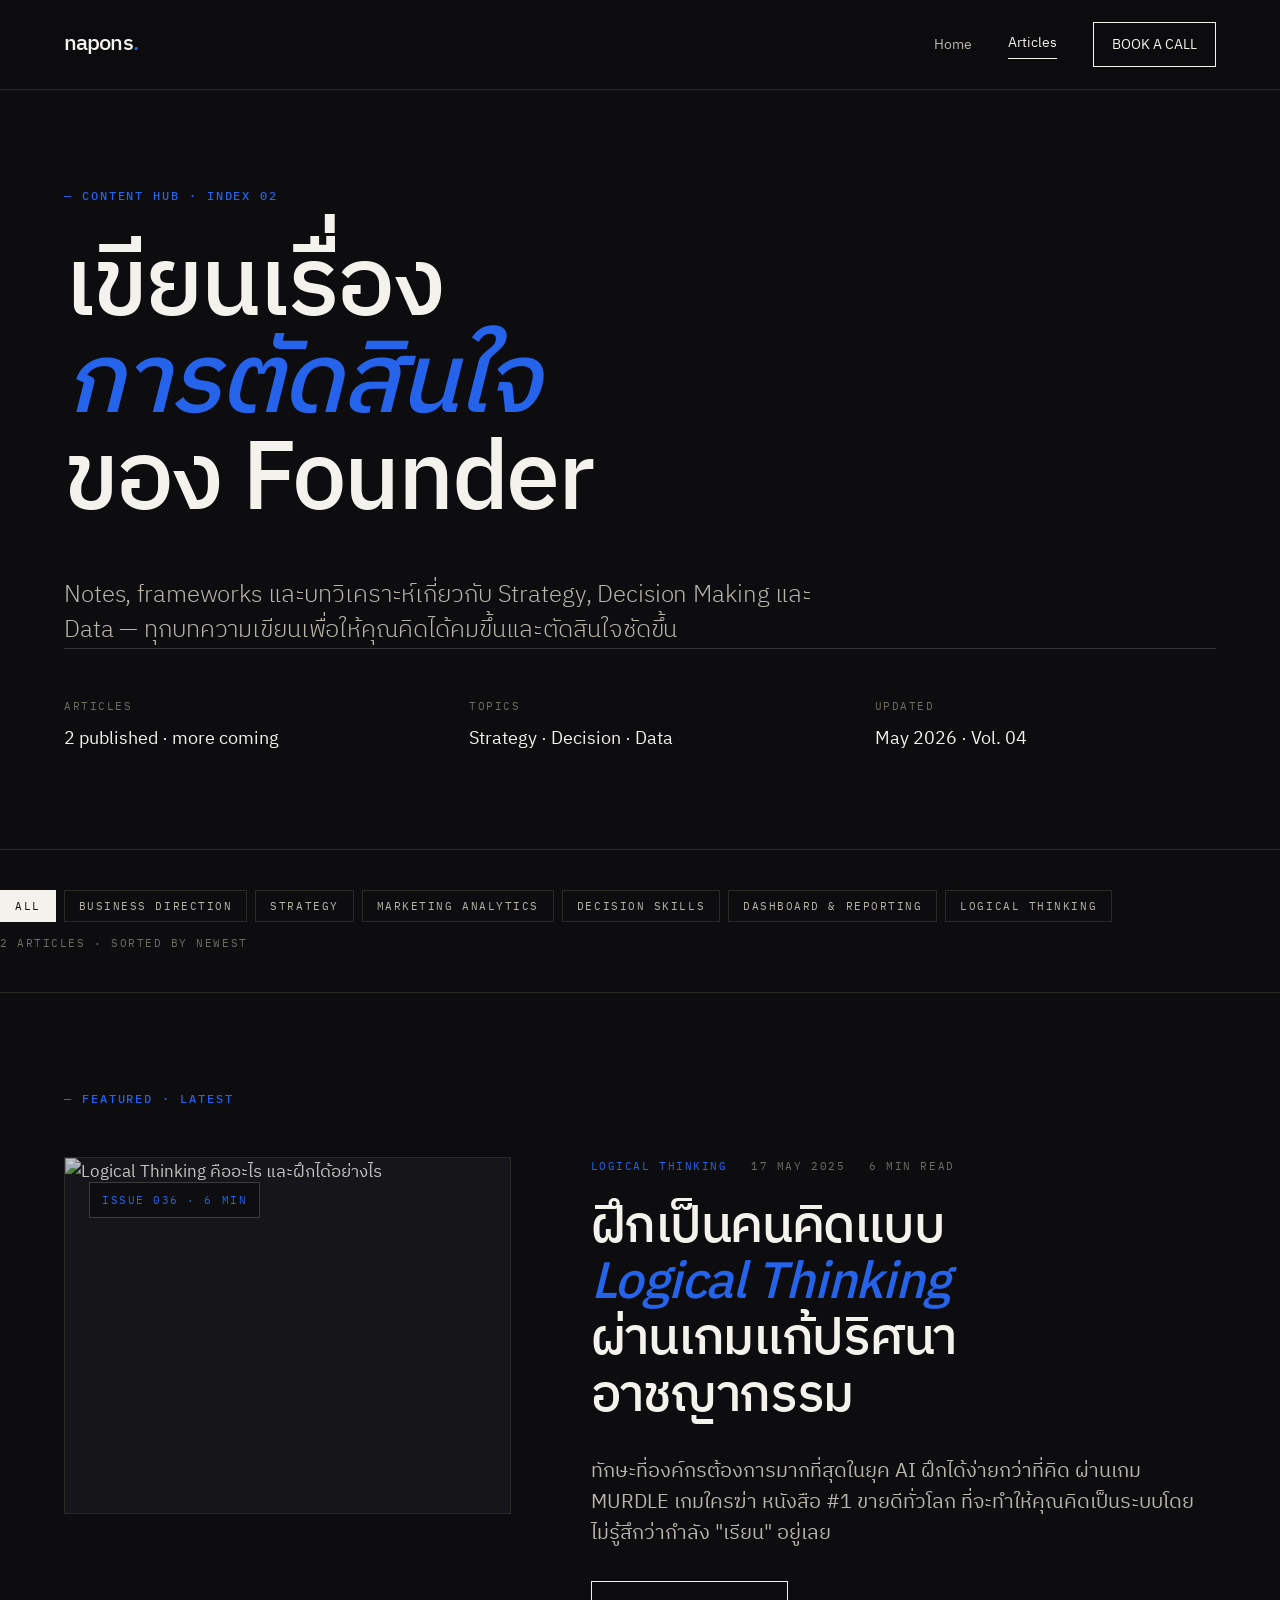
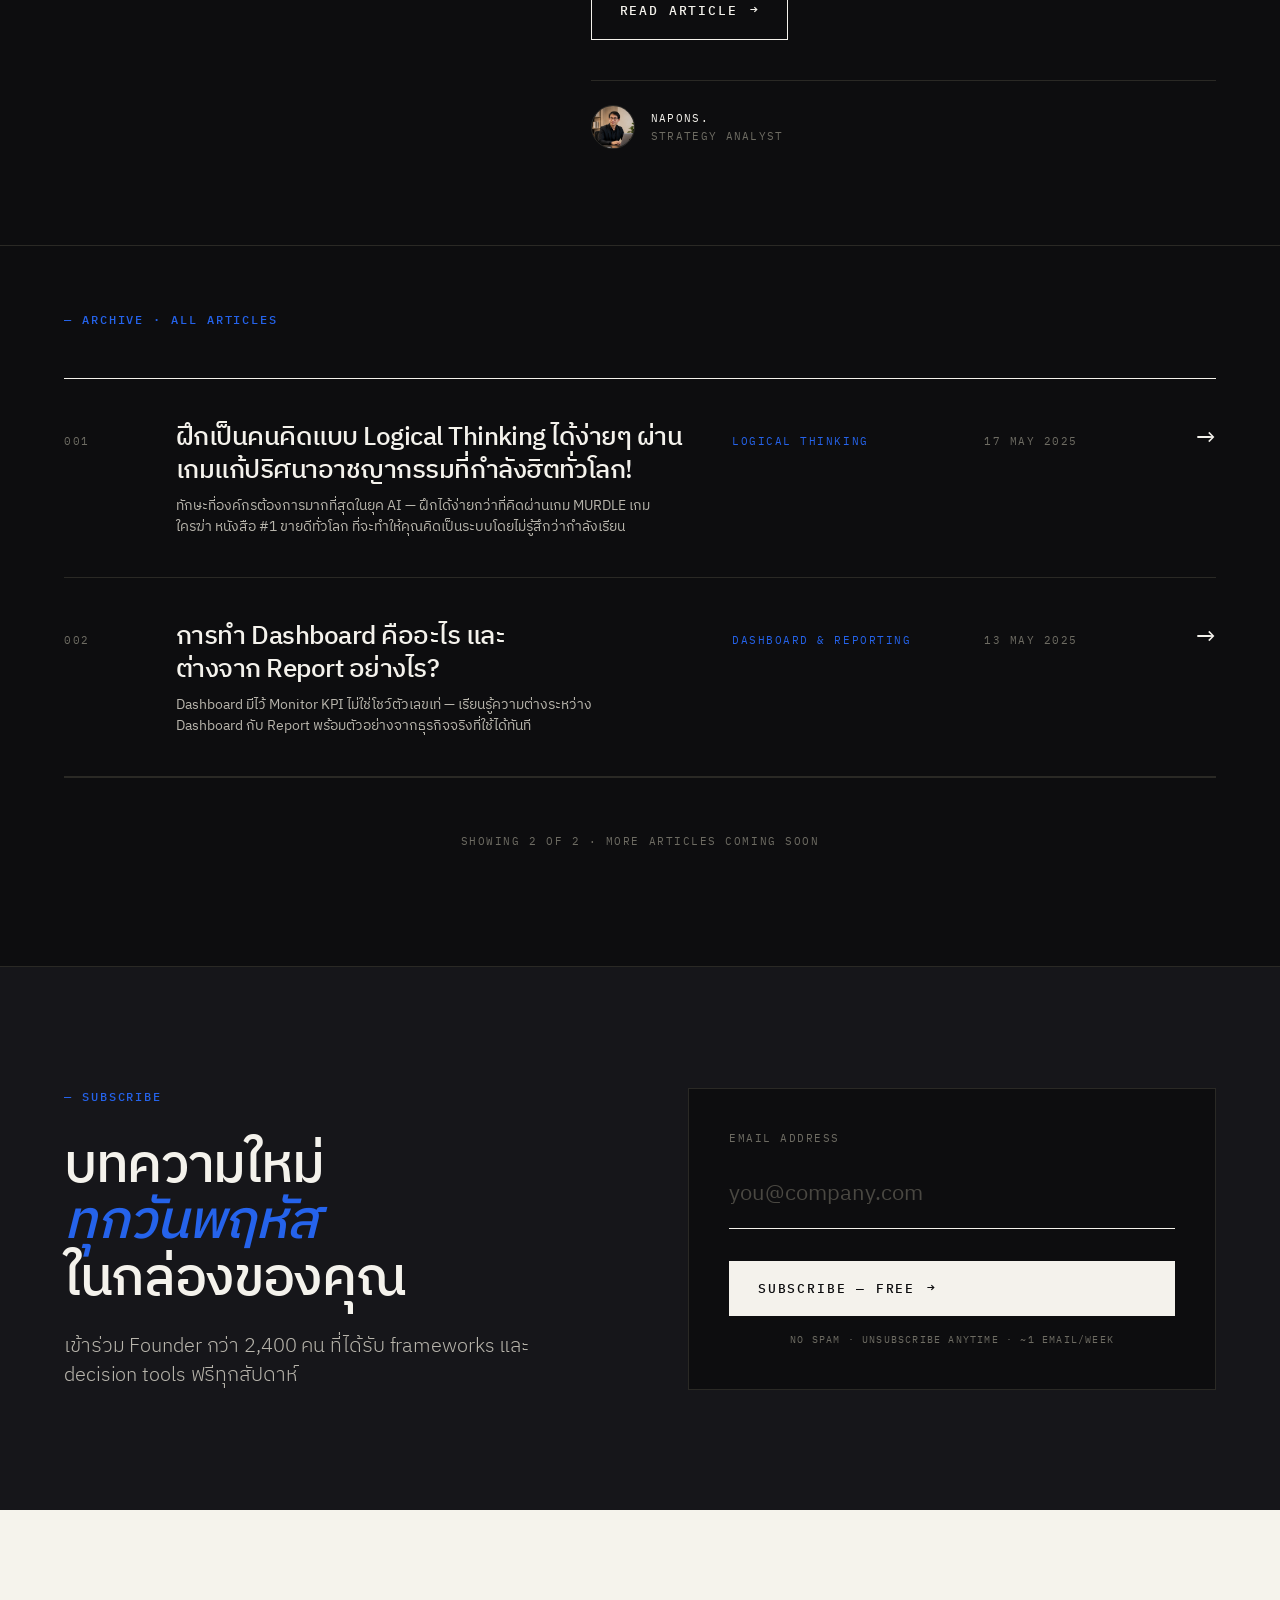
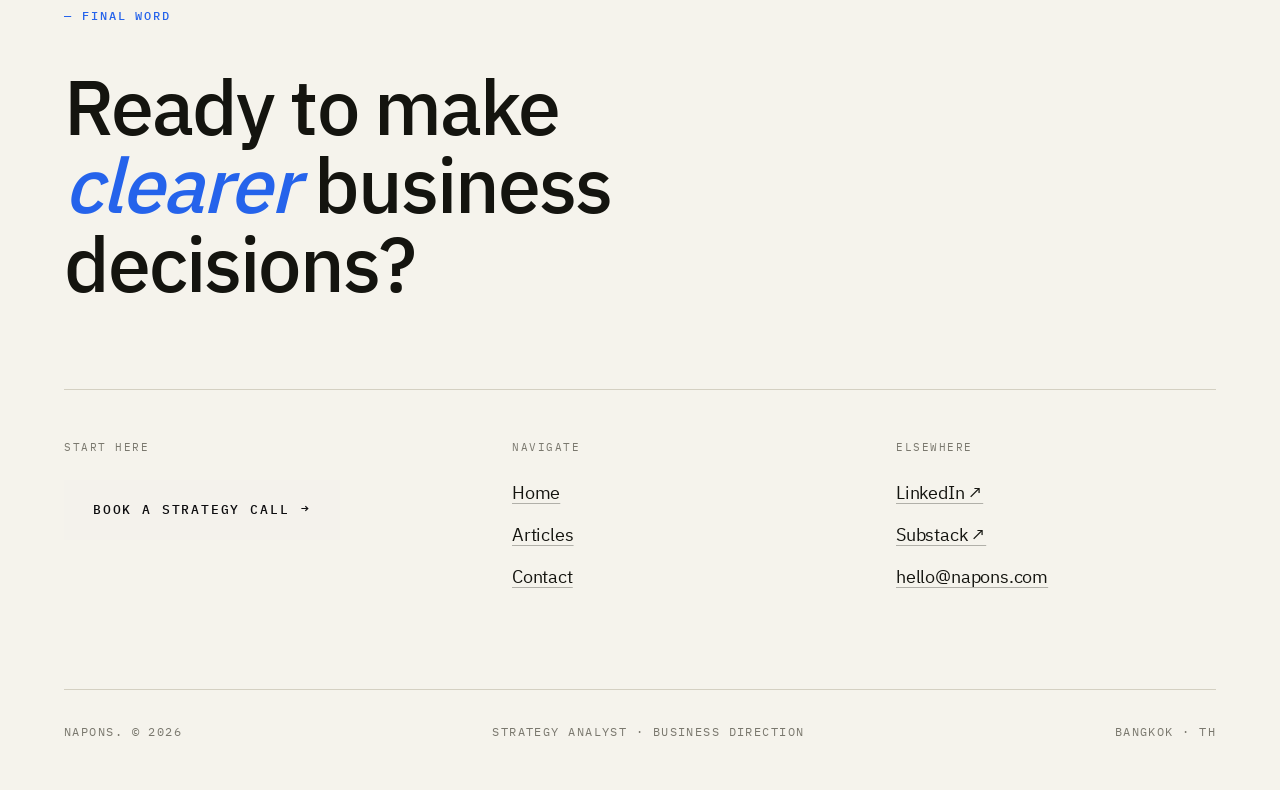
==== commit a5711ca4: "Add Logical Thinking article + update all listing pages - New article: ฝึกเป็นคนคิดแบบ Logical Think" ====
--- a/articles.html
+++ b/articles.html
@@ -378,7 +378,7 @@
     <div class="a-header-meta" style="border-top-color: rgba(244,242,236,0.18);">
       <div class="a-meta-block">
         <div class="label">Articles</div>
-        <div class="value">1 published · more coming</div>
+        <div class="value">2 published · more coming</div>
       </div>
       <div class="a-meta-block">
         <div class="label">Topics</div>
@@ -404,7 +404,7 @@
       <button class="filter-chip">Dashboard &amp; Reporting</button>
       <button class="filter-chip">Logical Thinking</button>
     </div>
-    <div class="filter-meta">1 article · Sorted by newest</div>
+    <div class="filter-meta">2 articles · Sorted by newest</div>
   </div>
 </section>
 
@@ -414,22 +414,22 @@
     <span class="eyebrow" style="display: block; margin-bottom: 48px;">— Featured · Latest</span>
     <div class="featured-inner">
       <div class="featured-visual">
-        <span class="featured-tag">Issue 035 · 5 min</span>
-        <img src="https://images.unsplash.com/photo-1551288049-bebda4e38f71?w=1200&h=960&fit=crop&q=85&fm=jpg" alt="การทำ Dashboard คืออะไร และต่างจาก Report อย่างไร" loading="lazy" />
+        <span class="featured-tag">Issue 036 · 6 min</span>
+        <img src="https://images.unsplash.com/photo-1456513080510-7bf3a84b82f8?w=1200&h=960&fit=crop&q=85&fm=jpg" alt="Logical Thinking คืออะไร และฝึกได้อย่างไร" loading="lazy" />
       </div>
       <div class="featured-body">
         <div class="f-meta">
-          <span class="cat">Dashboard &amp; Reporting</span>
-          <span>13 May 2025</span>
-          <span>5 min read</span>
+          <span class="cat">Logical Thinking</span>
+          <span>17 May 2025</span>
+          <span>6 min read</span>
         </div>
-        <h2>การทำ Dashboard คืออะไร<br />และต่างจาก <em>Report</em> อย่างไร?</h2>
+        <h2>ฝึกเป็นคนคิดแบบ<br /><em>Logical Thinking</em><br />ผ่านเกมแก้ปริศนาอาชญากรรม</h2>
         <p class="summary">
-          หลายองค์กรทำ Dashboard เท่ๆ เต็มไปด้วยกราฟและตัวเลข
-          แต่ไม่มีใครรู้ว่าต้องดูตรงไหน — Dashboard มีไว้ Monitor KPI
-          ไม่ใช่โชว์ตัวเลข พร้อมตัวอย่างจากธุรกิจจริงที่ใช้ได้ทันที
+          ทักษะที่องค์กรต้องการมากที่สุดในยุค AI ฝึกได้ง่ายกว่าที่คิด
+          ผ่านเกม MURDLE เกมใครฆ่า หนังสือ #1 ขายดีทั่วโลก
+          ที่จะทำให้คุณคิดเป็นระบบโดยไม่รู้สึกว่ากำลัง "เรียน" อยู่เลย
         </p>
-        <a href="assets/dashboard-vs-report.html" class="btn btn-ghost">Read Article <span class="arrow">→</span></a>
+        <a href="assets/logical-thinking.html" class="btn btn-ghost">Read Article <span class="arrow">→</span></a>
 
         <div class="featured-author">
           <div class="avatar"><img src="portrait.png" alt="napons" style="width:100%;height:100%;object-fit:cover;border-radius:50%;" /></div>
@@ -448,8 +448,19 @@
   <div class="wrap">
     <span class="eyebrow" style="display: block; margin-bottom: 48px;">— Archive · All Articles</span>
 
+    <a href="assets/logical-thinking.html" class="article-row">
+      <div class="a-idx">001</div>
+      <div class="a-title">
+        <h3>ฝึกเป็นคนคิดแบบ Logical Thinking ได้ง่ายๆ ผ่านเกมแก้ปริศนาอาชญากรรมที่กำลังฮิตทั่วโลก!</h3>
+        <p>ทักษะที่องค์กรต้องการมากที่สุดในยุค AI — ฝึกได้ง่ายกว่าที่คิดผ่านเกม MURDLE เกมใครฆ่า หนังสือ #1 ขายดีทั่วโลก ที่จะทำให้คุณคิดเป็นระบบโดยไม่รู้สึกว่ากำลังเรียน</p>
+      </div>
+      <div class="a-cat">Logical Thinking</div>
+      <div class="a-date">17 May 2025</div>
+      <div class="a-arrow">→</div>
+    </a>
+
     <a href="assets/dashboard-vs-report.html" class="article-row">
-      <div class="a-idx">001</div>
+      <div class="a-idx">002</div>
       <div class="a-title">
         <h3>การทำ Dashboard คืออะไร และต่างจาก Report อย่างไร?</h3>
         <p>Dashboard มีไว้ Monitor KPI ไม่ใช่โชว์ตัวเลขเท่ — เรียนรู้ความต่างระหว่าง Dashboard กับ Report พร้อมตัวอย่างจากธุรกิจจริงที่ใช้ได้ทันที</p>
@@ -460,7 +471,7 @@
     </a>
 
     <div style="text-align: center; padding: 48px 0; border-top: 1px solid var(--rule);">
-      <span style="font-family: var(--mono); font-size: 11px; text-transform: uppercase; letter-spacing: 0.14em; color: var(--muted);">Showing 1 of 1 · More articles coming soon</span>
+      <span style="font-family: var(--mono); font-size: 11px; text-transform: uppercase; letter-spacing: 0.14em; color: var(--muted);">Showing 2 of 2 · More articles coming soon</span>
     </div>
   </div>
 </section>
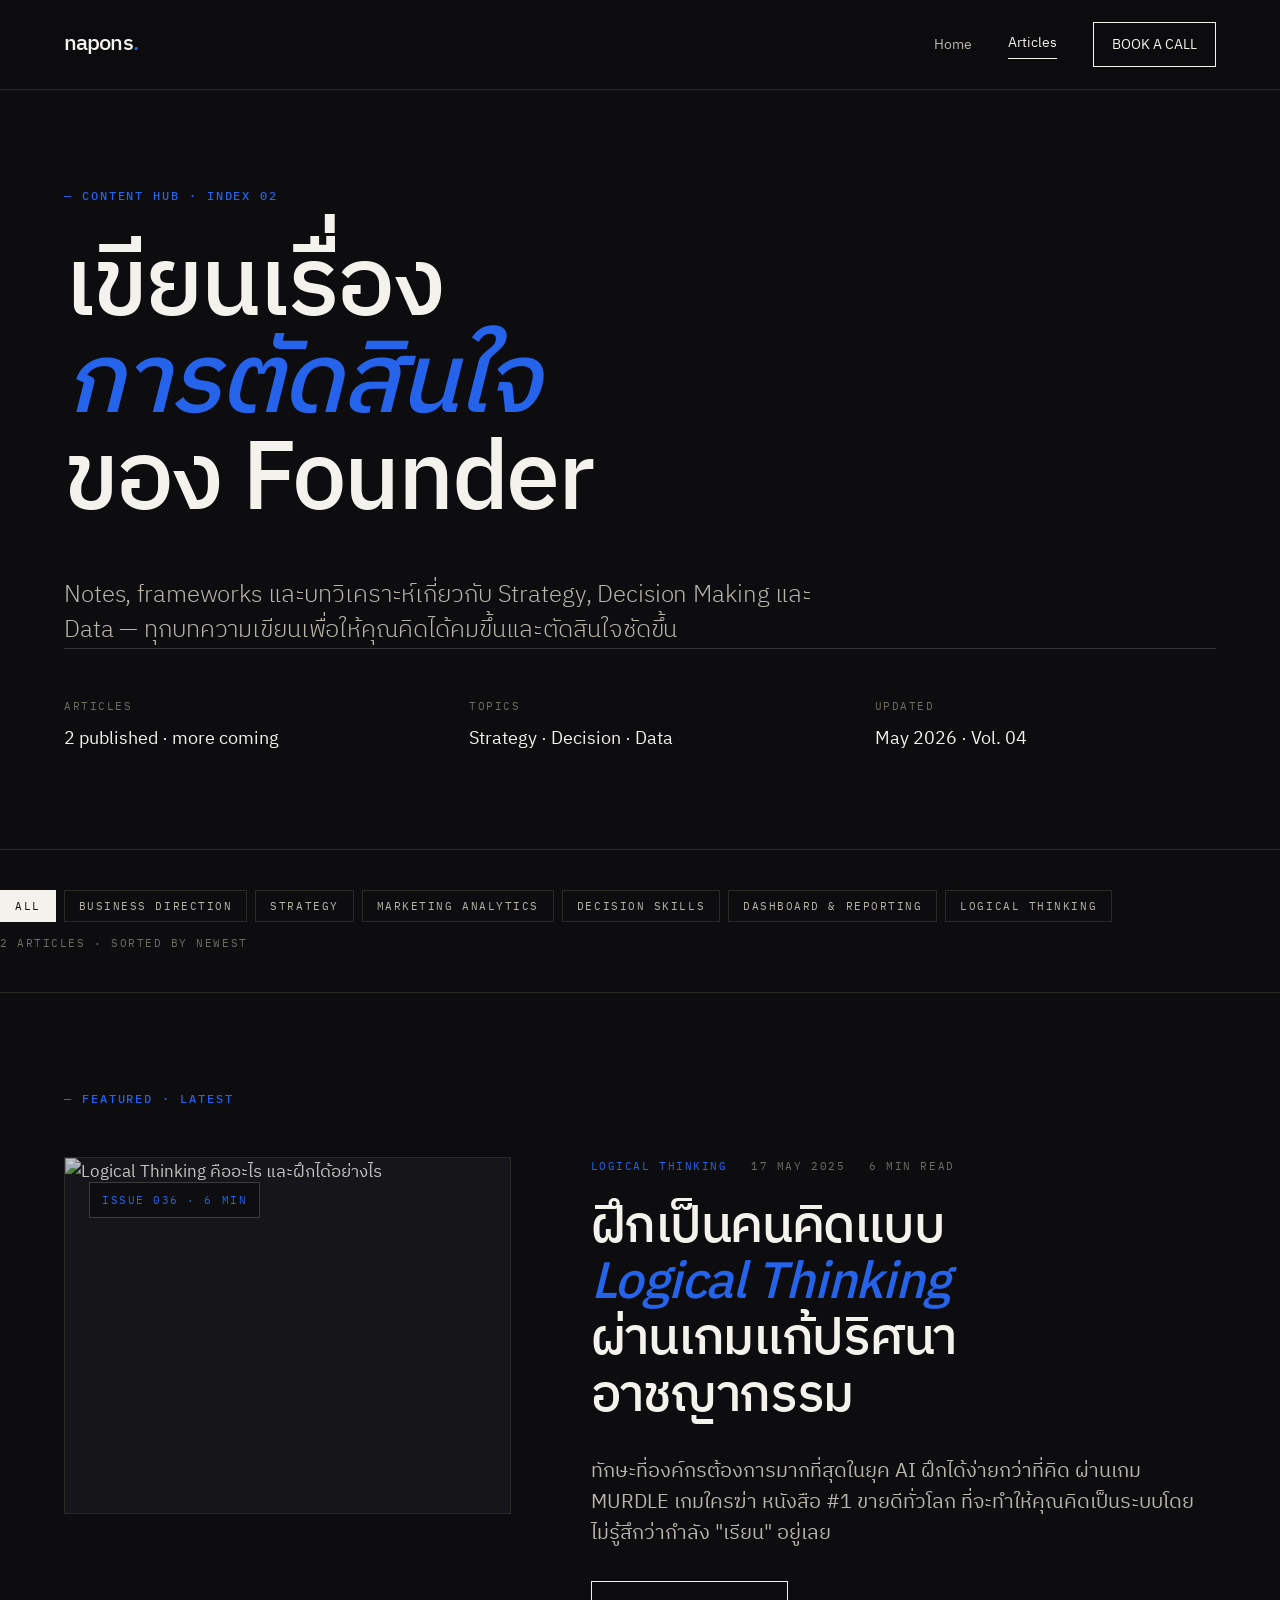
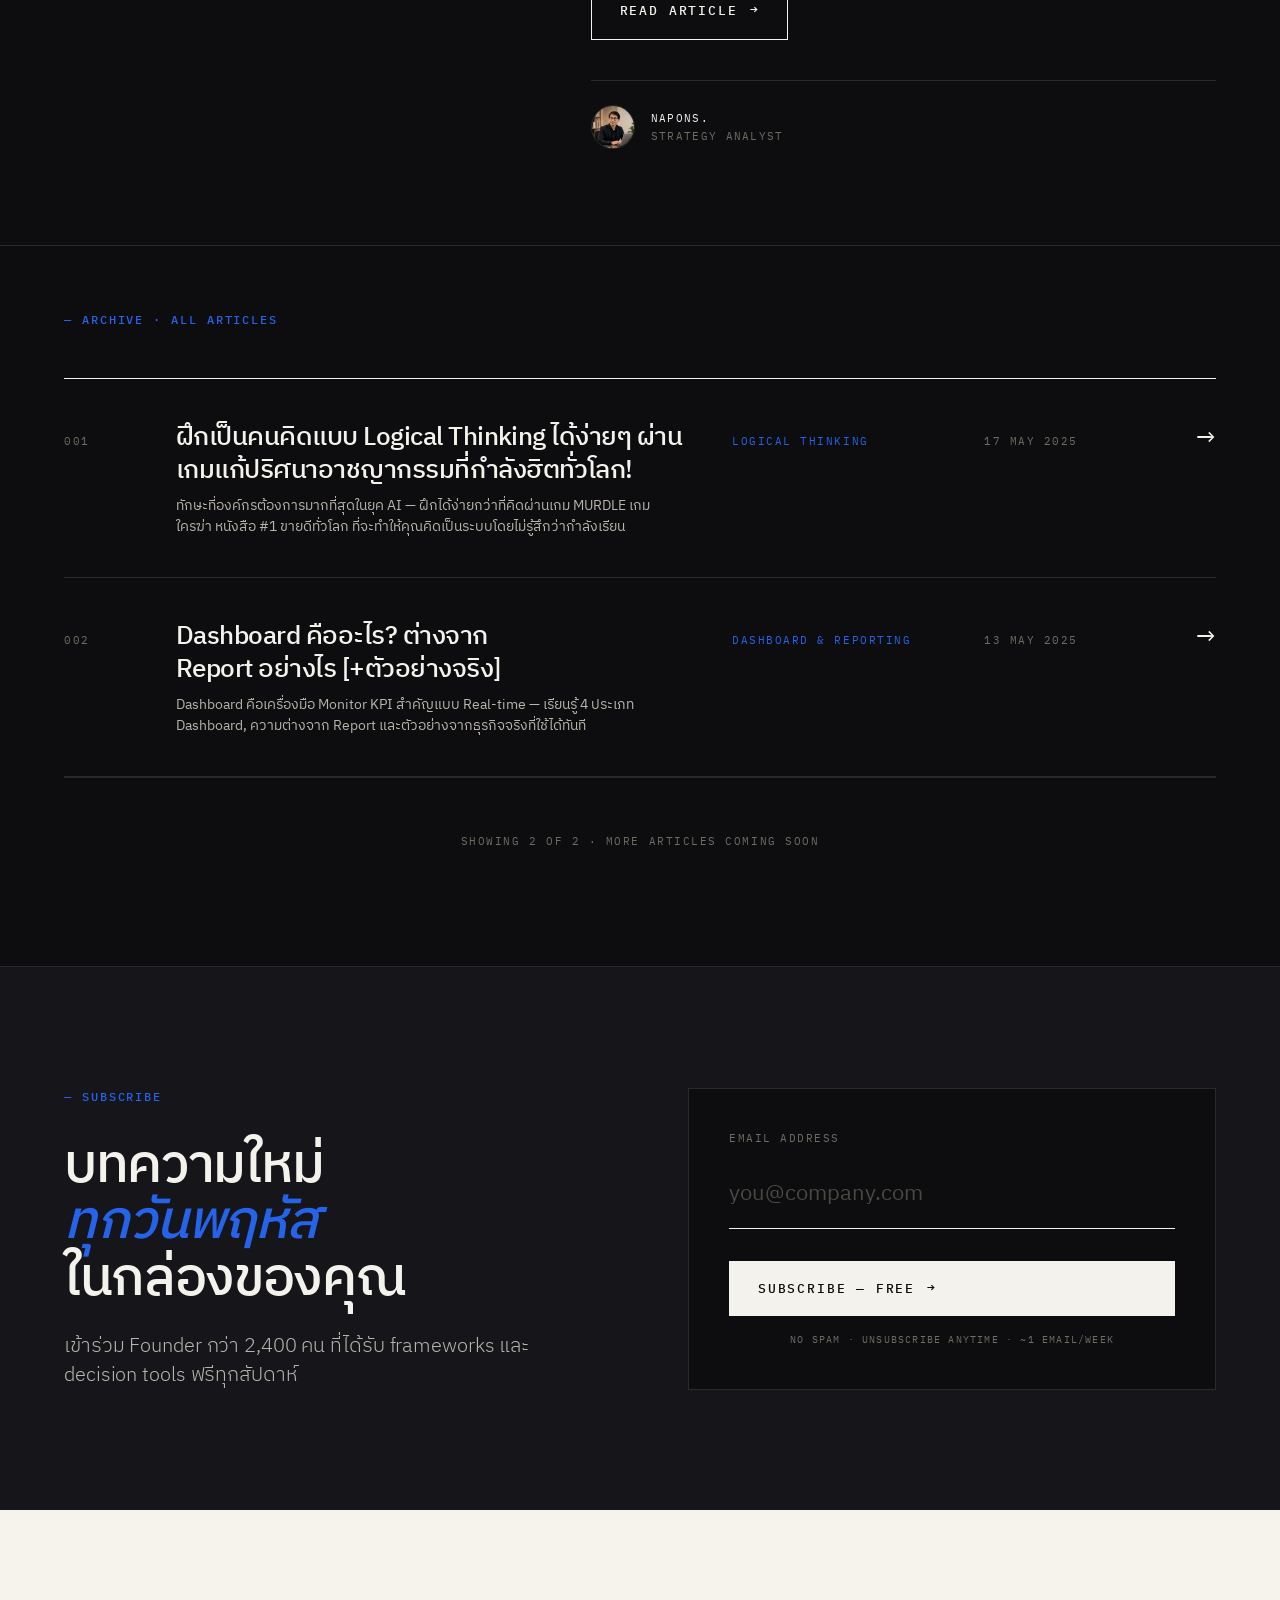
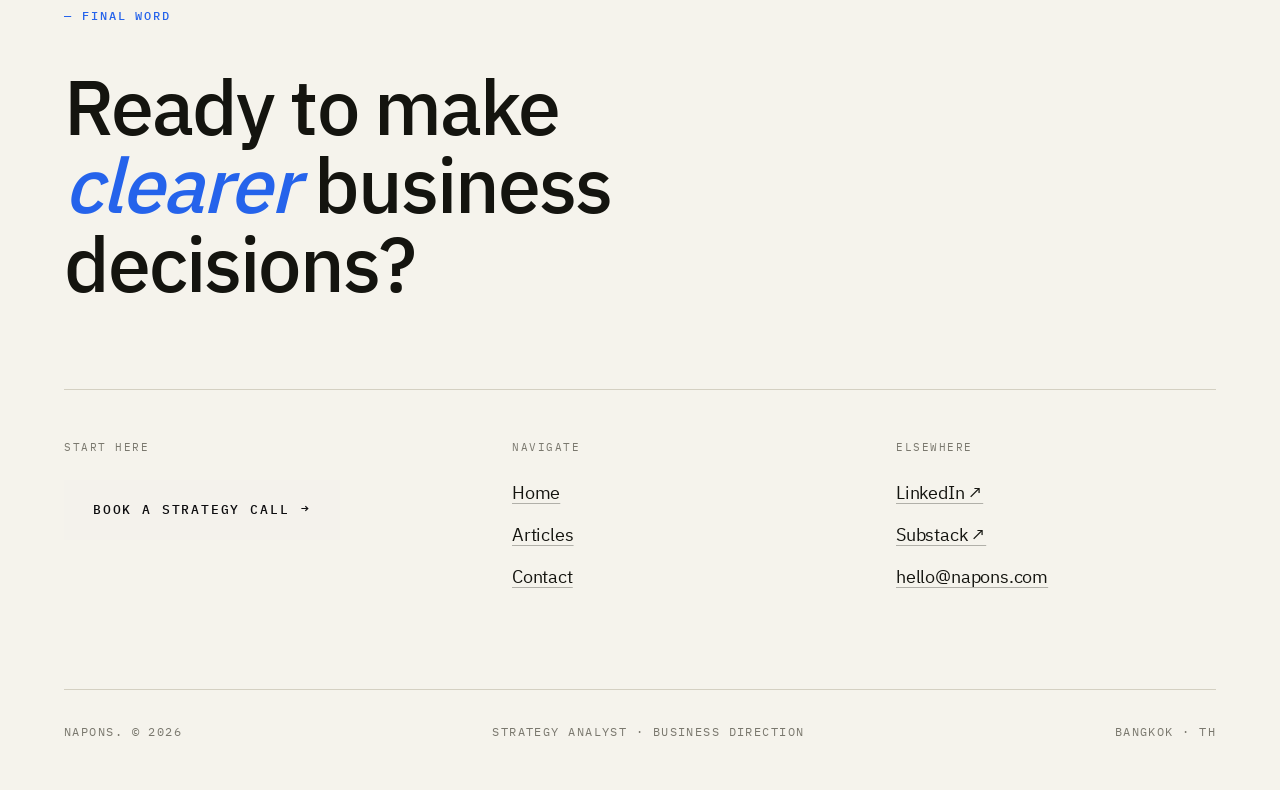
==== commit 53fd0e79: "SEO optimize dashboard article for keyword "dashboard คือ" Major on-page SEO improvements: - Title: " ====
--- a/articles.html
+++ b/articles.html
@@ -462,8 +462,8 @@
     <a href="assets/dashboard-vs-report.html" class="article-row">
       <div class="a-idx">002</div>
       <div class="a-title">
-        <h3>การทำ Dashboard คืออะไร และต่างจาก Report อย่างไร?</h3>
-        <p>Dashboard มีไว้ Monitor KPI ไม่ใช่โชว์ตัวเลขเท่ — เรียนรู้ความต่างระหว่าง Dashboard กับ Report พร้อมตัวอย่างจากธุรกิจจริงที่ใช้ได้ทันที</p>
+        <h3>Dashboard คืออะไร? ต่างจาก Report อย่างไร [+ตัวอย่างจริง]</h3>
+        <p>Dashboard คือเครื่องมือ Monitor KPI สำคัญแบบ Real-time — เรียนรู้ 4 ประเภท Dashboard, ความต่างจาก Report และตัวอย่างจากธุรกิจจริงที่ใช้ได้ทันที</p>
       </div>
       <div class="a-cat">Dashboard &amp; Reporting</div>
       <div class="a-date">13 May 2025</div>
